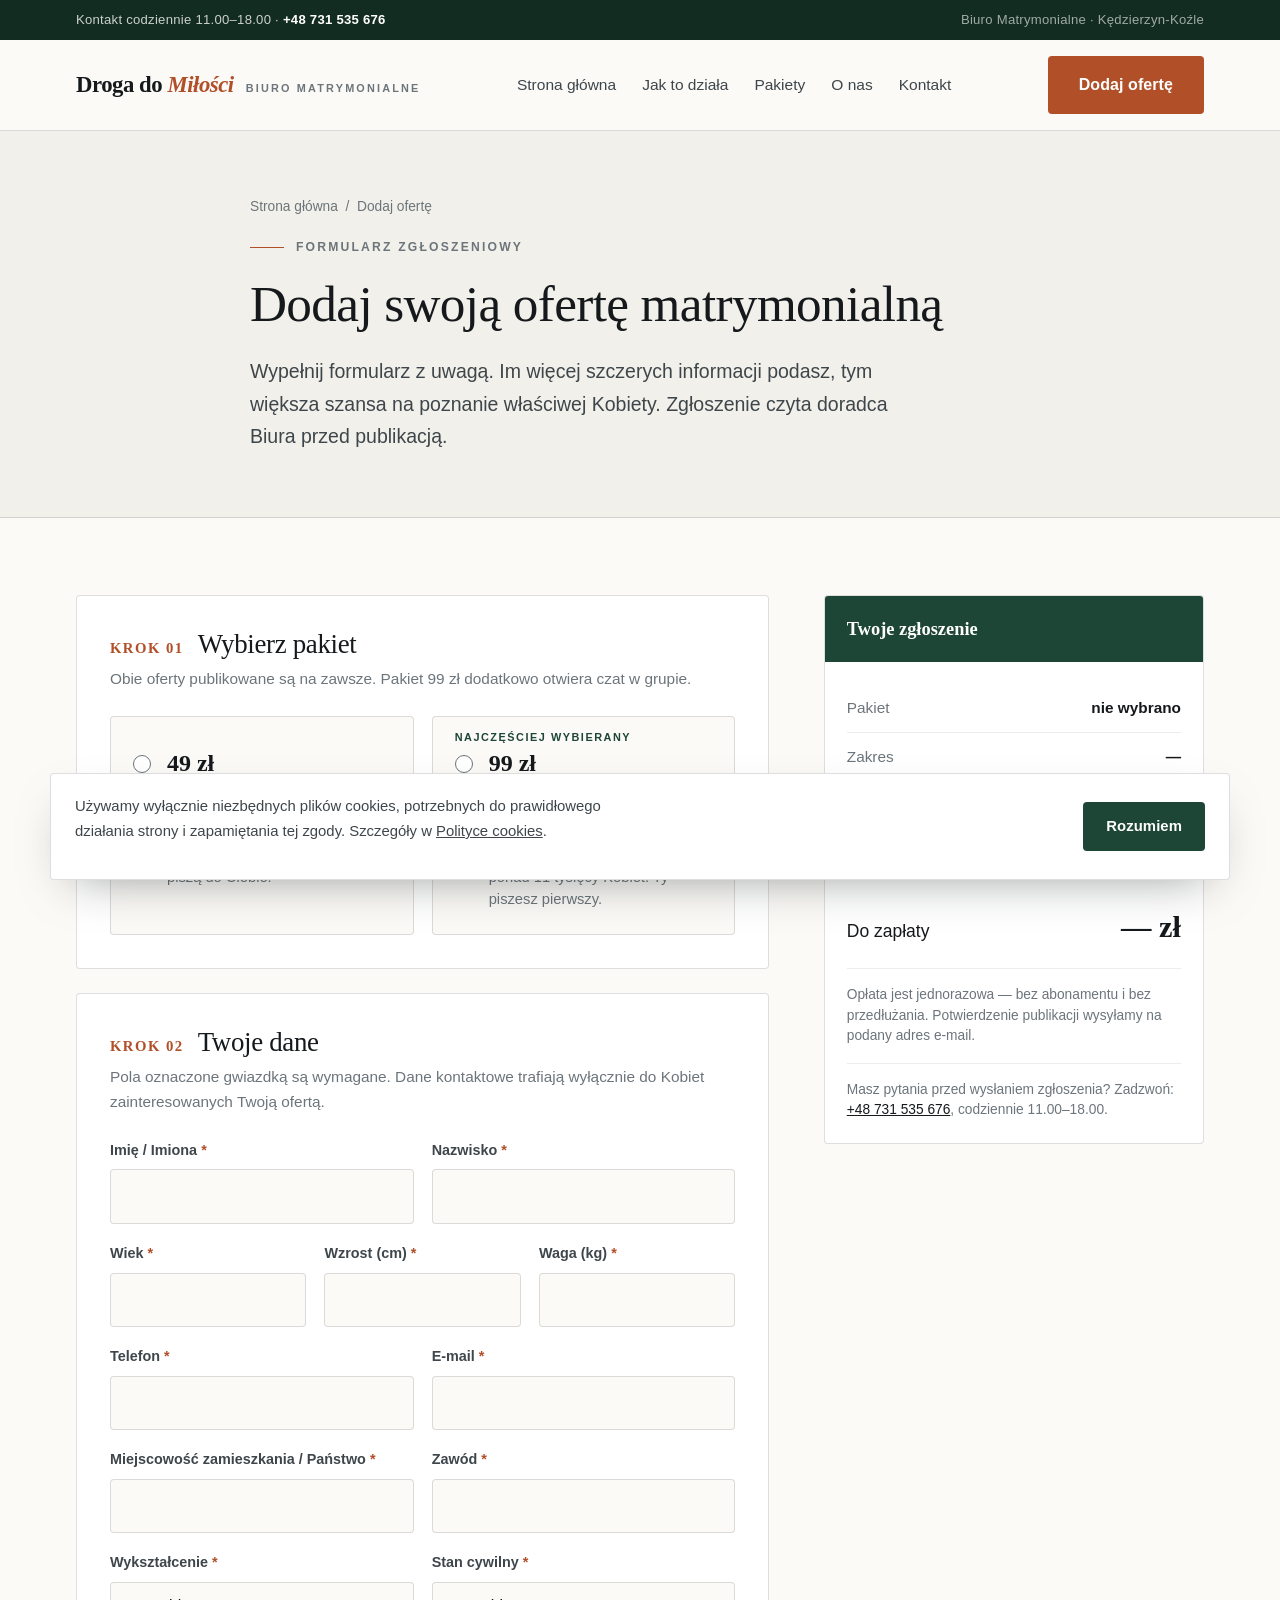
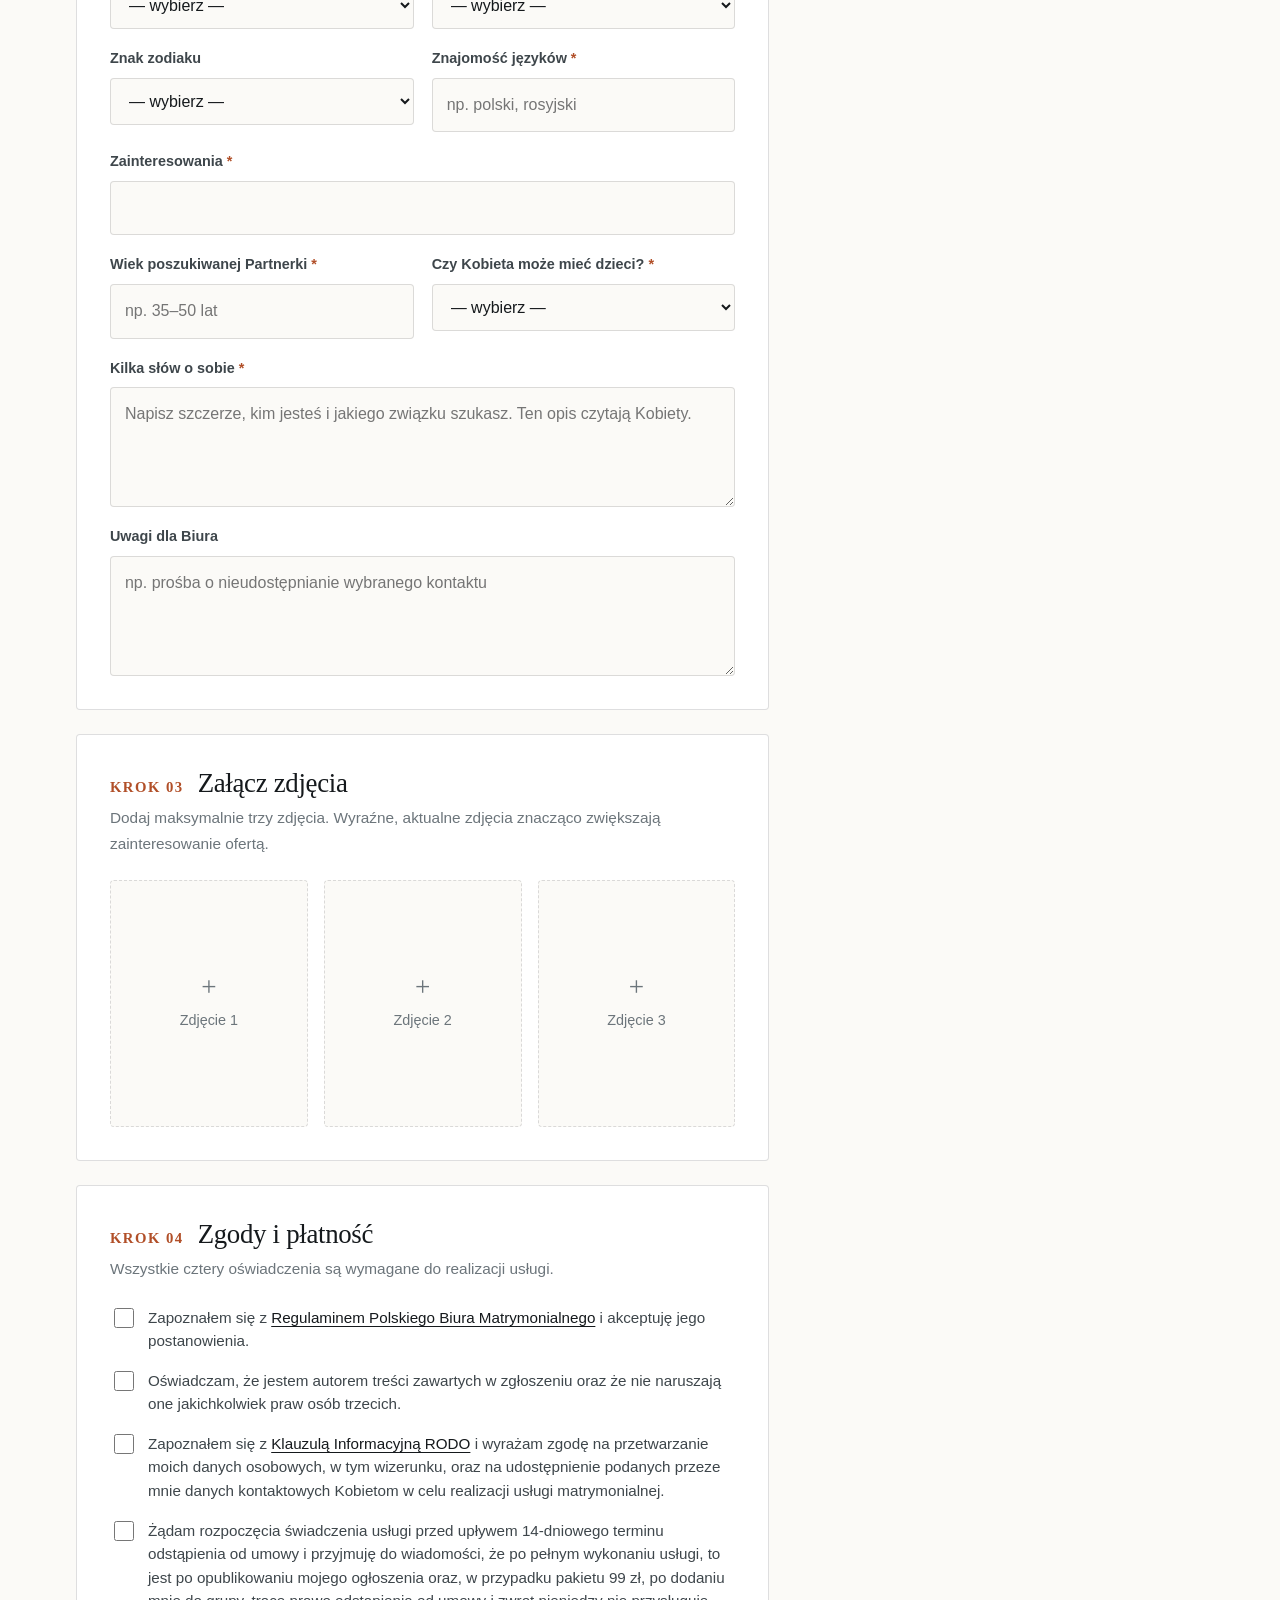
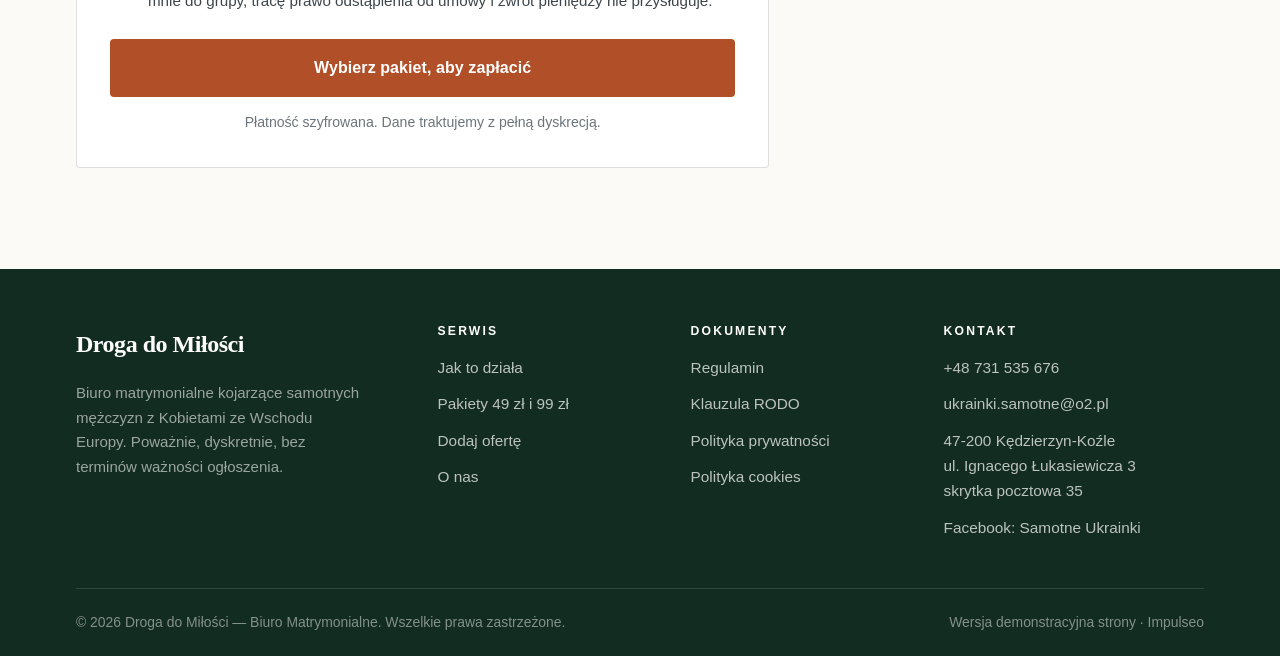
==== dodaj-oferte.html @ b70438a6 "Demo strony Droga do Miłości — biuro matrymonialne Strona zbudowana od zera na stacku Impulseo (stat" ====
<!DOCTYPE html>
<html lang="pl">
<head>
<meta charset="utf-8">
<meta name="viewport" content="width=device-width, initial-scale=1">
<meta name="robots" content="noindex, nofollow">
<title>Dodaj ofertę matrymonialną — Droga do Miłości</title>
<meta name="description" content="Formularz zgłoszeniowy oferty matrymonialnej. Wybierz pakiet, uzupełnij dane i załącz do trzech zdjęć.">
<link rel="preload" href="assets/fonts/fraunces-500-latin.woff2" as="font" type="font/woff2" crossorigin>
<link rel="preload" href="assets/fonts/karla-400-latin.woff2" as="font" type="font/woff2" crossorigin>
<link rel="stylesheet" href="assets/style.css?v=03879633">
<link rel="icon" href="data:image/svg+xml,<svg xmlns=%22http://www.w3.org/2000/svg%22 viewBox=%220 0 64 64%22><rect width=%2264%22 height=%2264%22 fill=%22%231E4636%22/><text x=%2232%22 y=%2244%22 font-size=%2238%22 text-anchor=%22middle%22 fill=%22%23FBFAF7%22 font-family=%22Georgia,serif%22>D</text></svg>">
<script>document.documentElement.classList.add('js')</script>
</head>
<body class="">

<div class="topbar">
  <div class="wrap">
    <div>Kontakt codziennie 11.00–18.00 · <a href="tel:+48731535676">+48 731 535 676</a></div>
    <div class="topbar__note">Biuro Matrymonialne · Kędzierzyn-Koźle</div>
  </div>
</div>

<header class="nav">
  <div class="wrap nav__inner">
    <a class="brand" href="index.html">
      <span class="brand__mark">Droga do <em>Miłości</em></span>
      <span class="brand__sub">Biuro Matrymonialne</span>
    </a>
    <nav>
      <ul class="nav__links">
        <li><a href="index.html">Strona główna</a></li>
        <li><a href="index.html#jak-to-dziala">Jak to działa</a></li>
        <li><a href="pakiety.html">Pakiety</a></li>
        <li><a href="o-nas.html">O nas</a></li>
        <li><a href="kontakt.html">Kontakt</a></li>
      </ul>
    </nav>
    <a class="btn btn--primary nav__cta" href="dodaj-oferte.html">Dodaj ofertę</a>
    <button class="nav__burger" type="button" aria-label="Menu" aria-expanded="false"><span></span></button>
  </div>
</header>

<section class="pagehead">
  <div class="wrap pagehead__inner">
    <div class="crumbs"><a href="index.html">Strona główna</a> &nbsp;/&nbsp; Dodaj ofertę</div>
    <div class="eyebrow">Formularz zgłoszeniowy</div>
    <h1 style="font-size:clamp(2.1rem, 1.6rem + 2.2vw, 3.2rem)">Dodaj swoją ofertę matrymonialną</h1>
    <p class="lead" style="margin-top:22px">Wypełnij formularz z uwagą. Im więcej szczerych informacji podasz, tym większa szansa na poznanie właściwej Kobiety. Zgłoszenie czyta doradca Biura przed publikacją.</p>
  </div>
</section>

<section class="section">
  <div class="wrap form-layout">
    <form id="oferta-form" novalidate>

      <div class="form-step" id="krok-1">
        <div class="form-step__head"><span class="form-step__num">KROK 01</span><h2>Wybierz pakiet</h2></div>
        <p class="form-step__hint">Obie oferty publikowane są na zawsze. Pakiet 99 zł dodatkowo otwiera czat w grupie.</p>
        <div class="pickers">
          <label class="picker">
            <input type="radio" name="pakiet" value="49">
            <span class="picker__dot"></span>
            <span class="picker__price">49 zł</span>
            <span class="picker__name">Publikacja oferty</span>
            <span class="picker__desc">Ogłoszenie w sześciu grupach i na dwóch stronach. To Kobiety piszą do Ciebie.</span>
          </label>
          <label class="picker">
            <input type="radio" name="pakiet" value="99">
            <span class="picker__dot"></span>
            <span class="picker__flag">Najczęściej wybierany</span>
            <span class="picker__price">99 zł</span>
            <span class="picker__name">Oferta + czat w grupie</span>
            <span class="picker__desc">Wszystko z pakietu 49 zł, czat w grupie i dwie strony — dostęp do ponad 11 tysięcy Kobiet. Ty piszesz pierwszy.</span>
          </label>
        </div>
        <div class="form-msg" data-msg-plan>Prosimy wybrać pakiet, aby kontynuować.</div>
      </div>

      <div class="form-step" id="krok-2">
        <div class="form-step__head"><span class="form-step__num">KROK 02</span><h2>Twoje dane</h2></div>
        <p class="form-step__hint">Pola oznaczone gwiazdką są wymagane. Dane kontaktowe trafiają wyłącznie do Kobiet zainteresowanych Twoją ofertą.</p>
        <div class="grid-2">
          <div class="field"><label for="imie">Imię / Imiona <span class="req">*</span></label><input id="imie" name="imie" type="text" required autocomplete="given-name"></div>
          <div class="field"><label for="nazwisko">Nazwisko <span class="req">*</span></label><input id="nazwisko" name="nazwisko" type="text" required autocomplete="family-name"></div>
        </div>
        <div class="grid-3" style="margin-top:18px">
          <div class="field"><label for="wiek">Wiek <span class="req">*</span></label><input id="wiek" name="wiek" type="number" min="18" max="99" required></div>
          <div class="field"><label for="wzrost">Wzrost (cm) <span class="req">*</span></label><input id="wzrost" name="wzrost" type="number" min="120" max="230" required></div>
          <div class="field"><label for="waga">Waga (kg) <span class="req">*</span></label><input id="waga" name="waga" type="number" min="40" max="250" required></div>
        </div>
        <div class="grid-2" style="margin-top:18px">
          <div class="field"><label for="telefon">Telefon <span class="req">*</span></label><input id="telefon" name="telefon" type="tel" required autocomplete="tel"></div>
          <div class="field"><label for="email">E-mail <span class="req">*</span></label><input id="email" name="email" type="email" required autocomplete="email"></div>
          <div class="field"><label for="miejscowosc">Miejscowość zamieszkania / Państwo <span class="req">*</span></label><input id="miejscowosc" name="miejscowosc" type="text" required></div>
          <div class="field"><label for="zawod">Zawód <span class="req">*</span></label><input id="zawod" name="zawod" type="text" required></div>
          <div class="field">
            <label for="wyksztalcenie">Wykształcenie <span class="req">*</span></label>
            <select id="wyksztalcenie" name="wyksztalcenie" required>
              <option value="">— wybierz —</option><option>Podstawowe</option><option>Zawodowe</option><option>Średnie</option><option>Wyższe</option>
            </select>
          </div>
          <div class="field">
            <label for="stan">Stan cywilny <span class="req">*</span></label>
            <select id="stan" name="stan" required>
              <option value="">— wybierz —</option><option>Kawaler</option><option>Rozwiedziony</option><option>Wdowiec</option><option>W separacji</option>
            </select>
          </div>
          <div class="field">
            <label for="zodiak">Znak zodiaku</label>
            <select id="zodiak" name="zodiak">
              <option value="">— wybierz —</option><option>Baran</option><option>Byk</option><option>Bliźnięta</option><option>Rak</option><option>Lew</option><option>Panna</option><option>Waga</option><option>Skorpion</option><option>Strzelec</option><option>Koziorożec</option><option>Wodnik</option><option>Ryby</option>
            </select>
          </div>
          <div class="field"><label for="jezyki">Znajomość języków <span class="req">*</span></label><input id="jezyki" name="jezyki" type="text" required placeholder="np. polski, rosyjski"></div>
          <div class="field field--full"><label for="zainteresowania">Zainteresowania <span class="req">*</span></label><input id="zainteresowania" name="zainteresowania" type="text" required></div>
          <div class="field"><label for="wiek-partnerki">Wiek poszukiwanej Partnerki <span class="req">*</span></label><input id="wiek-partnerki" name="wiek-partnerki" type="text" required placeholder="np. 35–50 lat"></div>
          <div class="field">
            <label for="dzieci">Czy Kobieta może mieć dzieci? <span class="req">*</span></label>
            <select id="dzieci" name="dzieci" required>
              <option value="">— wybierz —</option><option>Tak</option><option>Nie</option><option>Nie ma to znaczenia</option>
            </select>
          </div>
          <div class="field field--full"><label for="o-sobie">Kilka słów o sobie <span class="req">*</span></label><textarea id="o-sobie" name="o-sobie" required placeholder="Napisz szczerze, kim jesteś i jakiego związku szukasz. Ten opis czytają Kobiety."></textarea></div>
          <div class="field field--full"><label for="uwagi">Uwagi dla Biura</label><textarea id="uwagi" name="uwagi" placeholder="np. prośba o nieudostępnianie wybranego kontaktu"></textarea></div>
        </div>
        <div class="form-msg" data-msg-data>Prosimy uzupełnić zaznaczone pola.</div>
      </div>

      <div class="form-step" id="krok-3">
        <div class="form-step__head"><span class="form-step__num">KROK 03</span><h2>Załącz zdjęcia</h2></div>
        <p class="form-step__hint">Dodaj maksymalnie trzy zdjęcia. Wyraźne, aktualne zdjęcia znacząco zwiększają zainteresowanie ofertą.</p>
        <div class="uploads">
          <label class="upload"><input type="file" accept="image/*"><span class="upload__plus">+</span><span>Zdjęcie 1</span><button class="upload__clear" type="button" aria-label="Usuń zdjęcie">&times;</button></label>
          <label class="upload"><input type="file" accept="image/*"><span class="upload__plus">+</span><span>Zdjęcie 2</span><button class="upload__clear" type="button" aria-label="Usuń zdjęcie">&times;</button></label>
          <label class="upload"><input type="file" accept="image/*"><span class="upload__plus">+</span><span>Zdjęcie 3</span><button class="upload__clear" type="button" aria-label="Usuń zdjęcie">&times;</button></label>
        </div>
      </div>

      <div class="form-step" id="krok-4">
        <div class="form-step__head"><span class="form-step__num">KROK 04</span><h2>Zgody i płatność</h2></div>
        <p class="form-step__hint">Wszystkie cztery oświadczenia są wymagane do realizacji usługi.</p>
        <div class="consents">
          <label class="consent"><input type="checkbox" required><span>Zapoznałem się z <a href="regulamin.html">Regulaminem Polskiego Biura Matrymonialnego</a> i akceptuję jego postanowienia.</span></label>
          <label class="consent"><input type="checkbox" required><span>Oświadczam, że jestem autorem treści zawartych w zgłoszeniu oraz że nie naruszają one jakichkolwiek praw osób trzecich.</span></label>
          <label class="consent"><input type="checkbox" required><span>Zapoznałem się z <a href="rodo.html">Klauzulą Informacyjną RODO</a> i wyrażam zgodę na przetwarzanie moich danych osobowych, w tym wizerunku, oraz na udostępnienie podanych przeze mnie danych kontaktowych Kobietom w celu realizacji usługi matrymonialnej.</span></label>
          <label class="consent"><input type="checkbox" required><span>Żądam rozpoczęcia świadczenia usługi przed upływem 14-dniowego terminu odstąpienia od umowy i przyjmuję do wiadomości, że po pełnym wykonaniu usługi, to jest po opublikowaniu mojego ogłoszenia oraz, w przypadku pakietu 99 zł, po dodaniu mnie do grupy, tracę prawo odstąpienia od umowy i zwrot pieniędzy nie przysługuje.</span></label>
        </div>
        <div class="form-msg" data-msg-consents>Prosimy zaznaczyć wszystkie cztery zgody, aby przejść do płatności.</div>
        <button class="btn btn--primary btn--wide" type="submit" data-pay style="margin-top:26px">Wybierz pakiet, aby zapłacić</button>
        <p style="margin-top:14px;font-size:.88rem;color:var(--ink-3);text-align:center">Płatność szyfrowana. Dane traktujemy z pełną dyskrecją.</p>
      </div>
    </form>

    <aside class="summary">
      <div class="summary__head">Twoje zgłoszenie</div>
      <div class="summary__body">
        <div class="summary__row"><span>Pakiet</span><b data-sum-plan>nie wybrano</b></div>
        <div class="summary__row"><span>Zakres</span><b data-sum-scope>—</b></div>
        <div class="summary__row"><span>Czas publikacji</span><b>na zawsze</b></div>
        <div class="summary__row"><span>Weryfikacja</span><b>doradca Biura</b></div>
        <div class="summary__total"><span>Do zapłaty</span><b data-sum-total>— zł</b></div>
        <p class="summary__note">Opłata jest jednorazowa — bez abonamentu i bez przedłużania. Potwierdzenie publikacji wysyłamy na podany adres e-mail.</p>
        <p class="summary__note">Masz pytania przed wysłaniem zgłoszenia? Zadzwoń: <a href="tel:+48731535676" style="color:var(--ink)">+48 731 535 676</a>, codziennie 11.00–18.00.</p>
      </div>
    </aside>
  </div>
</section>

<div class="modal" id="pay-modal" role="dialog" aria-modal="true">
  <div class="modal__box">
    <div data-modal-wait>
      <div class="spinner"></div>
      <h3>Przetwarzanie płatności…</h3>
      <p>Prosimy o chwilę cierpliwości.</p>
    </div>
    <div data-modal-done style="display:none">
      <h3>Dziękujemy za zgłoszenie</h3>
      <p>W wersji produkcyjnej w tym miejscu następuje przekierowanie do bramki płatności, a po zaksięgowaniu wpłaty zgłoszenie trafia do doradcy Biura i na Twój e-mail.</p>
      <span class="demo-flag">Wersja demonstracyjna — płatność nie została pobrana</span>
      <div class="btn-row" style="justify-content:center"><button class="btn btn--dark" type="button" data-modal-close>Zamknij</button></div>
    </div>
  </div>
</div>

<footer class="footer">
  <div class="wrap">
    <div class="footer__grid">
      <div class="footer__brand">
        <span class="brand__mark">Droga do Miłości</span>
        <p>Biuro matrymonialne kojarzące samotnych mężczyzn z Kobietami ze Wschodu Europy. Poważnie, dyskretnie, bez terminów ważności ogłoszenia.</p>
      </div>
      <div>
        <h4>Serwis</h4>
        <ul>
          <li><a href="index.html#jak-to-dziala">Jak to działa</a></li>
          <li><a href="pakiety.html">Pakiety 49 zł i 99 zł</a></li>
          <li><a href="dodaj-oferte.html">Dodaj ofertę</a></li>
          <li><a href="o-nas.html">O nas</a></li>
        </ul>
      </div>
      <div>
        <h4>Dokumenty</h4>
        <ul>
          <li><a href="regulamin.html">Regulamin</a></li>
          <li><a href="rodo.html">Klauzula RODO</a></li>
          <li><a href="rodo.html#prywatnosc">Polityka prywatności</a></li>
          <li><a href="rodo.html#cookies">Polityka cookies</a></li>
        </ul>
      </div>
      <div>
        <h4>Kontakt</h4>
        <ul>
          <li><a href="tel:+48731535676">+48 731 535 676</a></li>
          <li><a href="mailto:ukrainki.samotne@o2.pl">ukrainki.samotne@o2.pl</a></li>
          <li>47-200 Kędzierzyn-Koźle<br>ul. Ignacego Łukasiewicza 3<br>skrytka pocztowa 35</li>
          <li><a href="https://www.facebook.com/profile.php?id=100050317462253" target="_blank" rel="noopener">Facebook: Samotne Ukrainki</a></li>
        </ul>
      </div>
    </div>
    <div class="footer__bottom">
      <div>© 2026 Droga do Miłości — Biuro Matrymonialne. Wszelkie prawa zastrzeżone.</div>
      <div>Wersja demonstracyjna strony · Impulseo</div>
    </div>
  </div>
</footer>

<div class="cookiebar">
  <p>Używamy wyłącznie niezbędnych plików cookies, potrzebnych do prawidłowego działania strony i zapamiętania tej zgody. Szczegóły w <a href="rodo.html#cookies">Polityce cookies</a>.</p>
  <button class="btn btn--dark" data-cookie-accept type="button">Rozumiem</button>
</div>

<script src="assets/app.js?v=7e445b23" defer></script>
</body>
</html>
---- assets/style.css ----
@import url("fonts.css");

/* ============ TOKENY ============ */
:root{
  --paper:#FBFAF7;
  --paper-2:#F2F0EA;
  --paper-3:#E8E5DC;
  --ink:#15191C;
  --ink-2:#3E464B;
  --ink-3:#6C757B;
  --green:#1E4636;
  --green-deep:#132C22;
  --green-soft:#EAF0EC;
  --rust:#B14F28;
  --rust-deep:#8E3E1E;
  --line:rgba(21,25,28,.14);
  --line-soft:rgba(21,25,28,.08);
  --font-display:"Fraunces",Georgia,"Times New Roman",serif;
  --font-body:"Karla",-apple-system,BlinkMacSystemFont,"Segoe UI",sans-serif;
  --wrap:1180px;
  --radius:4px;
  --shadow:0 1px 2px rgba(21,25,28,.04), 0 12px 32px -18px rgba(21,25,28,.22);
}

/* ============ RESET ============ */
*,*::before,*::after{box-sizing:border-box}
html{-webkit-text-size-adjust:100%;scroll-behavior:smooth}
body{
  margin:0;
  background:var(--paper);
  color:var(--ink);
  font-family:var(--font-body);
  font-size:17.5px;
  line-height:1.65;
  font-feature-settings:"kern" 1;
  -webkit-font-smoothing:antialiased;
}
img{max-width:100%;display:block}
a{color:inherit}
button,input,select,textarea{font:inherit;color:inherit}
h1,h2,h3,h4{font-family:var(--font-display);font-weight:500;line-height:1.14;letter-spacing:-.012em;margin:0}
h1{font-size:clamp(2.35rem, 1.7rem + 2.5vw, 3.55rem)}
h2{font-size:clamp(1.9rem, 1.4rem + 1.9vw, 2.9rem)}
h3{font-size:clamp(1.25rem, 1.1rem + .6vw, 1.55rem)}
p{margin:0 0 1.05em}
p:last-child{margin-bottom:0}

/* ============ UKŁAD ============ */
.wrap{width:100%;max-width:var(--wrap);margin:0 auto;padding:0 26px}
.wrap-narrow{max-width:820px}
.section{padding-block:clamp(3.2rem, 2.4rem + 3vw, 5.4rem)}
.section--tight{padding-block:clamp(2.6rem, 2rem + 2.4vw, 4.2rem)}
.section--paper2{background:var(--paper-2)}
.section--green{background:var(--green);color:#F4F6F3}
.section--green h2,.section--green h3{color:#fff}
.hr{border:0;border-top:1px solid var(--line);margin:0}
[id]{scroll-margin-top:96px}

.eyebrow{
  display:flex;align-items:center;gap:12px;
  font-size:.76rem;letter-spacing:.18em;text-transform:uppercase;
  font-weight:600;color:var(--ink-3);margin-bottom:18px;
}
.eyebrow::before{content:"";width:34px;height:1px;background:var(--rust);flex:none}
.section--green .eyebrow{color:rgba(255,255,255,.62)}
.section--green .eyebrow::before{background:rgba(255,255,255,.5)}
.lead{font-size:clamp(1.05rem, 1rem + .35vw, 1.22rem);color:var(--ink-2);max-width:62ch}
.section--green .lead{color:rgba(244,246,243,.82)}

/* ============ PRZYCISKI ============ */
.btn{
  display:inline-flex;align-items:center;justify-content:center;gap:10px;
  padding:15px 30px;border-radius:var(--radius);border:1px solid transparent;
  font-weight:600;font-size:1rem;letter-spacing:.005em;text-decoration:none;
  cursor:pointer;transition:background .18s ease,color .18s ease,border-color .18s ease,transform .18s ease;
}
.btn--primary{background:var(--rust);color:#fff}
.btn--primary:hover{background:var(--rust-deep)}
.btn--dark{background:var(--green);color:#fff}
.btn--dark:hover{background:var(--green-deep)}
.btn--ghost{border-color:var(--line);background:transparent;color:var(--ink)}
.btn--ghost:hover{border-color:var(--ink);background:rgba(21,25,28,.04)}
.btn--light{background:#fff;color:var(--green)}
.btn--light:hover{background:var(--paper-2)}
.btn--wide{width:100%}
.btn:disabled{opacity:.45;cursor:not-allowed}
.btn-row{display:flex;flex-wrap:wrap;gap:14px;margin-top:30px}

.link-arrow{
  display:inline-flex;align-items:center;gap:9px;font-weight:600;
  text-decoration:none;border-bottom:1px solid var(--rust);padding-bottom:3px;color:var(--ink);
}
.link-arrow:hover{color:var(--rust)}
.link-arrow span{transition:transform .18s ease}
.link-arrow:hover span{transform:translateX(4px)}

/* ============ NAWIGACJA ============ */
.topbar{
  background:var(--green-deep);color:rgba(255,255,255,.78);
  font-size:.82rem;letter-spacing:.02em;
}
.topbar .wrap{display:flex;justify-content:space-between;gap:20px;padding-block:9px}
.topbar a{color:#fff;text-decoration:none;font-weight:600}
.topbar a:hover{text-decoration:underline}
.topbar__note{color:rgba(255,255,255,.6)}

.nav{position:sticky;top:0;z-index:60;background:rgba(251,250,247,.94);backdrop-filter:blur(8px);border-bottom:1px solid var(--line)}
.nav__inner{display:flex;align-items:center;justify-content:space-between;gap:24px;padding-block:16px}
.brand{display:flex;align-items:baseline;gap:12px;text-decoration:none;flex:none}
.brand__mark{font-family:var(--font-display);font-size:1.42rem;font-weight:600;letter-spacing:-.02em}
.brand__mark em{font-style:italic;color:var(--rust)}
.brand__sub{font-size:.68rem;letter-spacing:.2em;text-transform:uppercase;color:var(--ink-3);font-weight:600}
.nav__links{display:flex;align-items:center;gap:26px;list-style:none;margin:0;padding:0}
.nav__links a{text-decoration:none;font-size:.97rem;font-weight:500;color:var(--ink-2);padding-block:6px;border-bottom:1px solid transparent}
.nav__links a:hover{color:var(--ink)}
.nav__links a.is-active{color:var(--ink);border-bottom-color:var(--rust)}
.nav__cta{flex:none}
.nav__burger{display:none;width:46px;height:42px;border:1px solid var(--line);border-radius:var(--radius);background:#fff;cursor:pointer;align-items:center;justify-content:center}
.nav__burger span{display:block;width:20px;height:1.5px;background:var(--ink);position:relative}
.nav__burger span::before,.nav__burger span::after{content:"";position:absolute;left:0;width:20px;height:1.5px;background:var(--ink)}
.nav__burger span::before{top:-6px}.nav__burger span::after{top:6px}

/* ============ HERO ============ */
.hero{position:relative;overflow:hidden;border-bottom:1px solid var(--line)}
.hero__grid{display:grid;grid-template-columns:1.12fr .88fr;gap:clamp(2rem, 1rem + 3.4vw, 4rem);align-items:center;padding-block:clamp(3rem, 2rem + 3.6vw, 5rem)}
.hero h1 em{font-style:italic;color:var(--green)}
.hero__lead{margin-top:26px;font-size:clamp(1.05rem, 1rem + .4vw, 1.2rem);color:var(--ink-2);max-width:54ch}
.hero__meta{display:flex;flex-wrap:wrap;gap:10px 28px;margin-top:30px;font-size:.92rem;color:var(--ink-3)}
.hero__meta span{display:flex;align-items:center;gap:9px}
.hero__meta span::before{content:"";width:5px;height:5px;border-radius:50%;background:var(--rust);flex:none}

.quote-card{
  background:#fff;border:1px solid var(--line);border-radius:var(--radius);
  padding:clamp(1.8rem, 1.2rem + 1.6vw, 2.8rem);box-shadow:var(--shadow);position:relative;
}
.quote-card::before{
  content:"";position:absolute;left:0;top:26px;bottom:26px;width:2px;background:var(--rust);
}
.quote-card__line{margin-bottom:26px}
.quote-card__line:last-of-type{margin-bottom:0}
.quote-card__label{font-size:.74rem;letter-spacing:.2em;text-transform:uppercase;color:var(--ink-3);font-weight:600;display:block;margin-bottom:8px}
.quote-card__text{font-family:var(--font-display);font-size:clamp(1.25rem, 1.1rem + .8vw, 1.72rem);line-height:1.3;font-style:italic;color:var(--ink)}
.quote-card__author{margin-top:26px;padding-top:18px;border-top:1px solid var(--line-soft);font-size:.92rem;color:var(--ink-3);letter-spacing:.04em}

/* ============ PASEK LICZB ============ */
.figures{border-top:1px solid var(--line);background:var(--paper)}
.figures__grid{display:grid;grid-template-columns:repeat(4,1fr)}
.figures__item{padding:34px 30px;border-right:1px solid var(--line)}
.figures__item:last-child{border-right:0}
.figures__num{font-family:var(--font-display);font-size:clamp(1.9rem, 1.5rem + 1.4vw, 2.7rem);font-weight:500;line-height:1;color:var(--green);display:block}
.figures__label{margin-top:10px;font-size:.92rem;color:var(--ink-3);line-height:1.4}

/* ============ KROKI ============ */
.steps{display:grid;grid-template-columns:repeat(3,1fr);gap:0;margin-top:46px;border-top:1px solid var(--line)}
.step{padding:34px 34px 34px 0;border-right:1px solid var(--line)}
.step:last-child{border-right:0;padding-right:0}
.step:not(:first-child){padding-left:34px}
.step__num{font-family:var(--font-display);font-size:.95rem;font-weight:600;color:var(--rust);letter-spacing:.1em;display:block;margin-bottom:14px}
.step h3{margin-bottom:12px}
.step p{color:var(--ink-2);font-size:1rem}

/* ============ PAKIETY ============ */
.compare{margin-top:46px;border:1px solid var(--line);border-radius:var(--radius);overflow:hidden;background:#fff}
.compare__row{display:grid;grid-template-columns:.9fr 1fr 1fr;border-bottom:1px solid var(--line)}
.compare__row:last-child{border-bottom:0}
.compare__row--head{background:var(--green);color:#fff}
.compare__cell{padding:18px 22px;border-right:1px solid var(--line);font-size:1rem}
.compare__row--head .compare__cell{border-right-color:rgba(255,255,255,.18)}
.compare__cell:last-child{border-right:0}
.compare__cell--label{font-weight:600;background:var(--paper-2)}
.compare__row--head .compare__cell--label{background:transparent}
.compare__price{font-family:var(--font-display);font-size:1.35rem;font-weight:600;display:block}
.compare__tag{font-size:.78rem;letter-spacing:.14em;text-transform:uppercase;color:rgba(255,255,255,.7);font-weight:600}
.compare__cell--muted{color:var(--ink-3)}

.plans{display:grid;grid-template-columns:1fr 1fr;gap:26px;margin-top:40px;align-items:start}
.plan{background:#fff;border:1px solid var(--line);border-radius:var(--radius);padding:clamp(1.7rem, 1.2rem + 1.4vw, 2.5rem);position:relative}
.plan--featured{border-color:var(--green);box-shadow:var(--shadow)}
.plan__badge{position:absolute;top:-1px;right:24px;background:var(--green);color:#fff;font-size:.72rem;letter-spacing:.16em;text-transform:uppercase;font-weight:700;padding:7px 14px;border-radius:0 0 var(--radius) var(--radius)}
.plan__name{font-size:.8rem;letter-spacing:.18em;text-transform:uppercase;color:var(--ink-3);font-weight:600}
.plan__price{font-family:var(--font-display);font-size:clamp(2.6rem, 2rem + 2vw, 3.6rem);font-weight:500;line-height:1;margin:14px 0 4px;display:flex;align-items:baseline;gap:10px}
.plan__price small{font-family:var(--font-body);font-size:.95rem;font-weight:500;color:var(--ink-3);letter-spacing:.02em}
.plan__title{font-family:var(--font-display);font-size:1.18rem;font-weight:600;margin:20px 0 10px;line-height:1.3}
.plan__desc{color:var(--ink-2);font-size:.98rem}
.plan__list{list-style:none;margin:22px 0 0;padding:22px 0 0;border-top:1px solid var(--line-soft);display:grid;gap:13px}
.plan__list li{position:relative;padding-left:32px;font-size:.99rem;line-height:1.55}
.plan__list li::before{content:"";position:absolute;left:0;top:6px;width:16px;height:16px;border-radius:50%;background:var(--green-soft);border:1px solid rgba(30,70,54,.35)}
.plan__list li::after{content:"";position:absolute;left:5px;top:11px;width:6px;height:3px;border-left:1.5px solid var(--green);border-bottom:1.5px solid var(--green);transform:rotate(-45deg)}
.plan__list li.no::after{display:none}
.plan__list li.no::before{background:transparent;border-color:var(--line)}
.plan__list li.no{color:var(--ink-3)}
.plan__list li b{font-weight:700}
.plan .btn{margin-top:28px}

/* ============ OPINIE ============ */
.quotes{display:grid;grid-template-columns:repeat(3,1fr);gap:0;margin-top:44px;border-top:1px solid rgba(255,255,255,.2)}
.quote{padding:34px 34px 6px 0;border-right:1px solid rgba(255,255,255,.2)}
.quote:last-child{border-right:0;padding-right:0}
.quote:not(:first-child){padding-left:34px}
.quote__mark{font-family:var(--font-display);font-size:2.6rem;line-height:1;color:rgba(255,255,255,.35);display:block;margin-bottom:10px}
.quote p{font-size:1.04rem;line-height:1.6;color:rgba(244,246,243,.9)}
.quote__who{margin-top:18px;font-size:.9rem;color:rgba(255,255,255,.6);letter-spacing:.03em}

/* ============ SPLIT (o nas / obietnica) ============ */
.split{display:grid;grid-template-columns:1fr 1fr;gap:clamp(2rem, 1rem + 4vw, 4.4rem);align-items:start}
.promise{list-style:none;margin:0;padding:0;display:grid;gap:0;border-top:1px solid var(--line)}
.promise li{position:relative;padding:18px 0 18px 32px;border-bottom:1px solid var(--line);font-size:1.02rem;color:var(--ink-2)}
.promise li::before{content:"—";position:absolute;left:0;top:18px;color:var(--rust);font-weight:700}
.mini-stats{display:grid;grid-template-columns:repeat(3,1fr);gap:20px;margin-top:32px}
.mini-stats div{border-left:2px solid var(--rust);padding-left:16px}
.mini-stats b{font-family:var(--font-display);font-size:1.5rem;font-weight:600;display:block;line-height:1.2}
.mini-stats span{font-size:.9rem;color:var(--ink-3)}

/* ============ CTA PASEK ============ */
.cta-band{background:var(--paper-2);border-top:1px solid var(--line);border-bottom:1px solid var(--line)}
.cta-band__inner{display:flex;align-items:center;justify-content:space-between;gap:30px;padding-block:clamp(2.4rem, 1.8rem + 2vw, 3.6rem);flex-wrap:wrap}
.cta-band h2{max-width:20ch}
.cta-band p{color:var(--ink-2);margin-top:14px;max-width:46ch}

/* ============ TREŚĆ PRAWNA / PROZA ============ */
.prose h2{margin-top:2.6em;margin-bottom:.5em}
.prose h2:first-child{margin-top:0}
.prose h3{margin-top:1.8em;margin-bottom:.45em;font-size:1.18rem}
.prose p,.prose li{color:var(--ink-2)}
.prose ul{padding-left:1.15em;margin:0 0 1.1em}
.prose li{margin-bottom:.5em}
.split--doc{grid-template-columns:.32fr 1fr}
.doc-nav{position:sticky;top:96px;border-left:1px solid var(--line);padding-left:22px;display:grid;gap:11px}
.doc-nav a{text-decoration:none;font-size:.95rem;color:var(--ink-3)}
.doc-nav a:hover{color:var(--rust)}
.doc-nav strong{font-size:.76rem;letter-spacing:.18em;text-transform:uppercase;color:var(--ink);margin-bottom:4px}
.note{background:var(--paper-2);border-left:2px solid var(--rust);padding:18px 22px;font-size:.97rem;color:var(--ink-2);border-radius:0 var(--radius) var(--radius) 0}

/* ============ NAGŁÓWEK PODSTRONY ============ */
.pagehead{background:var(--paper-2);border-bottom:1px solid var(--line)}
.pagehead__inner{padding-block:clamp(2.6rem, 2rem + 2.6vw, 4.4rem);max-width:52rem}
.crumbs{font-size:.86rem;color:var(--ink-3);margin-bottom:18px}
.crumbs a{text-decoration:none}
.crumbs a:hover{color:var(--rust)}

/* ============ FORMULARZ ============ */
.form-layout{display:grid;grid-template-columns:1.55fr .85fr;gap:clamp(2rem, 1rem + 3vw, 3.4rem);align-items:start}
.form-step{border:1px solid var(--line);border-radius:var(--radius);background:#fff;padding:clamp(1.5rem, 1.1rem + 1.2vw, 2.3rem);margin-bottom:24px}
.form-step__head{display:flex;align-items:baseline;gap:14px;margin-bottom:6px}
.form-step__num{font-family:var(--font-display);font-size:.92rem;font-weight:600;color:var(--rust);letter-spacing:.1em}
.form-step__head h2{font-size:clamp(1.35rem, 1.2rem + .6vw, 1.7rem)}
.form-step__hint{color:var(--ink-3);font-size:.96rem;margin-bottom:24px}

.grid-2{display:grid;grid-template-columns:1fr 1fr;gap:18px}
.grid-3{display:grid;grid-template-columns:repeat(3,1fr);gap:18px}
.field{display:flex;flex-direction:column;gap:7px}
.field--full{grid-column:1/-1}
.field label{font-size:.9rem;font-weight:600;color:var(--ink-2)}
.field label .req{color:var(--rust)}
.field input,.field select,.field textarea{
  border:1px solid var(--line);border-radius:var(--radius);background:var(--paper);
  padding:13px 14px;font-size:1rem;width:100%;transition:border-color .15s ease,background .15s ease;
}
.field input:focus,.field select:focus,.field textarea:focus{outline:none;border-color:var(--green);background:#fff}
.field textarea{min-height:120px;resize:vertical}
.field.is-invalid input,.field.is-invalid select,.field.is-invalid textarea{border-color:var(--rust);background:#fff}

.pickers{display:grid;grid-template-columns:1fr 1fr;gap:18px}
.picker{position:relative;border:1px solid var(--line);border-radius:var(--radius);padding:34px 22px 24px 56px;cursor:pointer;background:var(--paper);transition:border-color .15s ease,background .15s ease}
.picker:hover{border-color:var(--ink-3)}
.picker input{position:absolute;opacity:0;pointer-events:none}
.picker__dot{position:absolute;left:22px;top:38px;width:18px;height:18px;border:1px solid var(--ink-3);border-radius:50%;background:#fff}
.picker input:checked ~ .picker__dot{border-color:var(--green);border-width:5px}
.picker:has(input:checked){border-color:var(--green);background:#fff;box-shadow:var(--shadow)}
.picker__price{display:block;font-family:var(--font-display);font-size:1.5rem;font-weight:600;line-height:1}
.picker__name{display:block;font-weight:600;margin-top:10px}
.picker__desc{display:block;font-size:.92rem;color:var(--ink-3);margin-top:8px;line-height:1.5}
.picker__flag{position:absolute;top:12px;left:22px;font-size:.68rem;letter-spacing:.14em;text-transform:uppercase;font-weight:700;color:var(--green)}

.uploads{display:grid;grid-template-columns:repeat(3,1fr);gap:16px}
.upload{border:1px dashed var(--line);border-radius:var(--radius);background:var(--paper);aspect-ratio:4/5;display:flex;flex-direction:column;align-items:center;justify-content:center;gap:8px;cursor:pointer;color:var(--ink-3);font-size:.9rem;text-align:center;padding:14px;position:relative;overflow:hidden;transition:border-color .15s ease}
.upload:hover{border-color:var(--green);color:var(--ink-2)}
.upload input{position:absolute;inset:0;opacity:0;cursor:pointer}
.upload__plus{font-family:var(--font-display);font-size:1.7rem;line-height:1}
.upload img{position:absolute;inset:0;width:100%;height:100%;object-fit:cover}
.upload__clear{position:absolute;top:8px;right:8px;z-index:3;width:26px;height:26px;border-radius:50%;border:1px solid var(--line);background:#fff;cursor:pointer;display:none;align-items:center;justify-content:center;font-size:.85rem;line-height:1}
.upload.has-file .upload__clear{display:flex}

.consents{display:grid;gap:16px}
.consent{display:grid;grid-template-columns:24px 1fr;gap:14px;align-items:start;font-size:.95rem;color:var(--ink-2);line-height:1.55;cursor:pointer}
.consent input{width:20px;height:20px;margin-top:2px;accent-color:var(--green)}
.consent a{color:var(--ink);text-decoration:underline;text-underline-offset:3px}
.consent.is-invalid{color:var(--rust-deep)}

.form-msg{margin-top:16px;font-size:.93rem;color:var(--rust-deep);display:none}
.form-msg.is-visible{display:block}

.summary{position:sticky;top:96px;border:1px solid var(--line);border-radius:var(--radius);background:#fff;overflow:hidden}
.summary__head{background:var(--green);color:#fff;padding:18px 22px;font-family:var(--font-display);font-size:1.15rem;font-weight:600}
.summary__body{padding:22px}
.summary__row{display:flex;justify-content:space-between;gap:14px;padding:11px 0;border-bottom:1px solid var(--line-soft);font-size:.96rem}
.summary__row span:first-child{color:var(--ink-3)}
.summary__row b{font-weight:600;text-align:right}
.summary__total{display:flex;justify-content:space-between;align-items:baseline;padding-top:18px;margin-top:6px}
.summary__total b{font-family:var(--font-display);font-size:1.9rem;font-weight:600}
.summary__note{font-size:.86rem;color:var(--ink-3);margin-top:16px;padding-top:16px;border-top:1px solid var(--line-soft);line-height:1.5}

/* ============ FAQ ============ */
.faq{border-top:1px solid var(--line);margin-top:40px}
.faq__item{border-bottom:1px solid var(--line)}
.faq__q{width:100%;background:none;border:0;text-align:left;padding:22px 44px 22px 0;font-family:var(--font-display);font-size:1.12rem;font-weight:600;cursor:pointer;position:relative}
.faq__q::after{content:"+";position:absolute;right:8px;top:50%;transform:translateY(-50%);font-size:1.4rem;color:var(--rust);font-family:var(--font-body);font-weight:400}
.faq__item.is-open .faq__q::after{content:"–"}
.faq__a{display:none;padding:0 60px 24px 0;color:var(--ink-2)}
.faq__item.is-open .faq__a{display:block}

/* ============ KONTAKT ============ */
.contact-grid{display:grid;grid-template-columns:repeat(3,1fr);gap:0;border-top:1px solid var(--line);margin-top:44px}
.contact-card{padding:32px 30px 32px 0;border-right:1px solid var(--line)}
.contact-card:last-child{border-right:0;padding-right:0}
.contact-card:not(:first-child){padding-left:30px}
.contact-card__label{font-size:.76rem;letter-spacing:.18em;text-transform:uppercase;color:var(--ink-3);font-weight:600;margin-bottom:14px}
.contact-card__main{font-family:var(--font-display);font-size:1.35rem;font-weight:600;line-height:1.3;word-break:break-word}
.contact-card__main a{text-decoration:none;border-bottom:1px solid var(--rust)}
.contact-card__sub{margin-top:10px;font-size:.95rem;color:var(--ink-3);line-height:1.5}

/* ============ STOPKA ============ */
.footer{background:var(--green-deep);color:rgba(244,246,243,.75);padding-block:56px 0;font-size:.96rem}
.footer a{color:rgba(244,246,243,.75);text-decoration:none}
.footer a:hover{color:#fff}
.footer__grid{display:grid;grid-template-columns:1.5fr 1fr 1fr 1.2fr;gap:36px}
.footer__brand .brand__mark{color:#fff;font-size:1.5rem}
.footer__brand p{margin-top:16px;max-width:34ch;color:rgba(244,246,243,.6);font-size:.94rem}
.footer h4{font-size:.76rem;letter-spacing:.18em;text-transform:uppercase;color:#fff;font-family:var(--font-body);font-weight:700;margin:0 0 16px}
.footer ul{list-style:none;margin:0;padding:0;display:grid;gap:11px}
.footer__bottom{margin-top:48px;border-top:1px solid rgba(255,255,255,.13);padding-block:22px;display:flex;justify-content:space-between;gap:20px;flex-wrap:wrap;font-size:.87rem;color:rgba(244,246,243,.5)}

/* ============ COOKIES / MODAL ============ */
.cookiebar{position:fixed;left:20px;right:20px;bottom:20px;z-index:80;background:#fff;border:1px solid var(--line);border-radius:var(--radius);box-shadow:0 18px 50px -24px rgba(21,25,28,.5);padding:20px 24px;display:none;gap:22px;align-items:center;justify-content:space-between;flex-wrap:wrap;max-width:var(--wrap);margin:0 auto}
.cookiebar.is-visible{display:flex}
.cookiebar p{font-size:.93rem;color:var(--ink-2);max-width:64ch}
.cookiebar .btn{padding:11px 22px;font-size:.93rem}

.modal{position:fixed;inset:0;z-index:90;background:rgba(19,44,34,.55);display:none;align-items:center;justify-content:center;padding:24px}
.modal.is-open{display:flex}
.modal__box{background:#fff;border-radius:var(--radius);max-width:520px;width:100%;padding:clamp(1.8rem, 1.4rem + 1.6vw, 2.8rem);text-align:center}
.modal__box h3{margin-bottom:12px}
.modal__box p{color:var(--ink-2)}
.spinner{width:34px;height:34px;border:2px solid var(--line);border-top-color:var(--green);border-radius:50%;margin:0 auto 20px;animation:spin .8s linear infinite}
@keyframes spin{to{transform:rotate(360deg)}}
.demo-flag{display:inline-block;margin-top:18px;font-size:.82rem;letter-spacing:.1em;text-transform:uppercase;color:var(--ink-3)}

/* ============ ANIMACJE ============ */
.js .reveal{opacity:0;transform:translateY(14px);transition:opacity .6s ease,transform .6s ease}
.js .reveal.is-in{opacity:1;transform:none}
@media (prefers-reduced-motion:reduce){
  .js .reveal{opacity:1;transform:none;transition:none}
  html{scroll-behavior:auto}
}

/* ============ RESPONSYWNOŚĆ ============ */
@media (max-width:1040px){
  .hero__grid{grid-template-columns:1fr;gap:38px}
  .form-layout{grid-template-columns:1fr}
  .summary{position:static}
  .footer__grid{grid-template-columns:1fr 1fr;gap:32px}
}
@media (max-width:900px){
  .nav__inner{flex-wrap:wrap;gap:12px}
  .brand{flex-direction:column;align-items:flex-start;gap:2px}
  .brand__mark{font-size:1.3rem}
  .brand__sub{font-size:.62rem;letter-spacing:.18em}
  .nav__inner > nav{order:3;flex-basis:100%;display:none}
  .nav__cta{display:none}
  .nav__burger{display:flex}
  .nav.is-open .nav__inner > nav{display:block}
  .nav.is-open .nav__links{display:grid;gap:0;padding-top:6px}
  .nav.is-open .nav__links a{display:block;padding:14px 0;border-bottom:1px solid var(--line-soft);font-size:1.05rem}
  .nav.is-open .nav__cta{display:flex;order:4;flex-basis:100%;margin:18px 0 6px}
  .steps,.quotes,.contact-grid,.figures__grid{grid-template-columns:1fr}
  .step,.quote,.contact-card{border-right:0;border-bottom:1px solid var(--line);padding:26px 0}
  .step:not(:first-child),.quote:not(:first-child),.contact-card:not(:first-child){padding-left:0}
  .step:last-child,.contact-card:last-child{border-bottom:0}
  .quote{border-bottom-color:rgba(255,255,255,.2)}
  .quote:last-child{border-bottom:0}
  .figures__item{border-right:0;border-bottom:1px solid var(--line);padding:24px 0}
  .figures__item:last-child{border-bottom:0}
  .plans,.split,.pickers,.grid-2,.grid-3{grid-template-columns:1fr}
  .compare__row{grid-template-columns:1fr}
  .compare__cell{border-right:0;border-bottom:1px solid var(--line)}
  .compare__row:last-child .compare__cell:last-child{border-bottom:0}
  .compare__row--head{display:none}
  .compare__cell--label{font-size:.78rem;letter-spacing:.16em;text-transform:uppercase;color:var(--ink-3)}
  .doc-nav{display:none}
  .split--doc{grid-template-columns:1fr}
  .topbar .wrap{flex-direction:column;gap:4px;text-align:center;font-size:.8rem}
  .topbar__note{display:none}
  .uploads{grid-template-columns:1fr 1fr}
  .mini-stats{grid-template-columns:1fr;gap:14px}
}
@media (max-width:560px){
  body{font-size:17px}
  .wrap{padding:0 20px}
  .btn{width:100%}
  .btn-row{flex-direction:column}
  .cookiebar{left:12px;right:12px;bottom:12px;padding:18px}
  .footer__grid{grid-template-columns:1fr}
  .uploads{grid-template-columns:1fr}
}
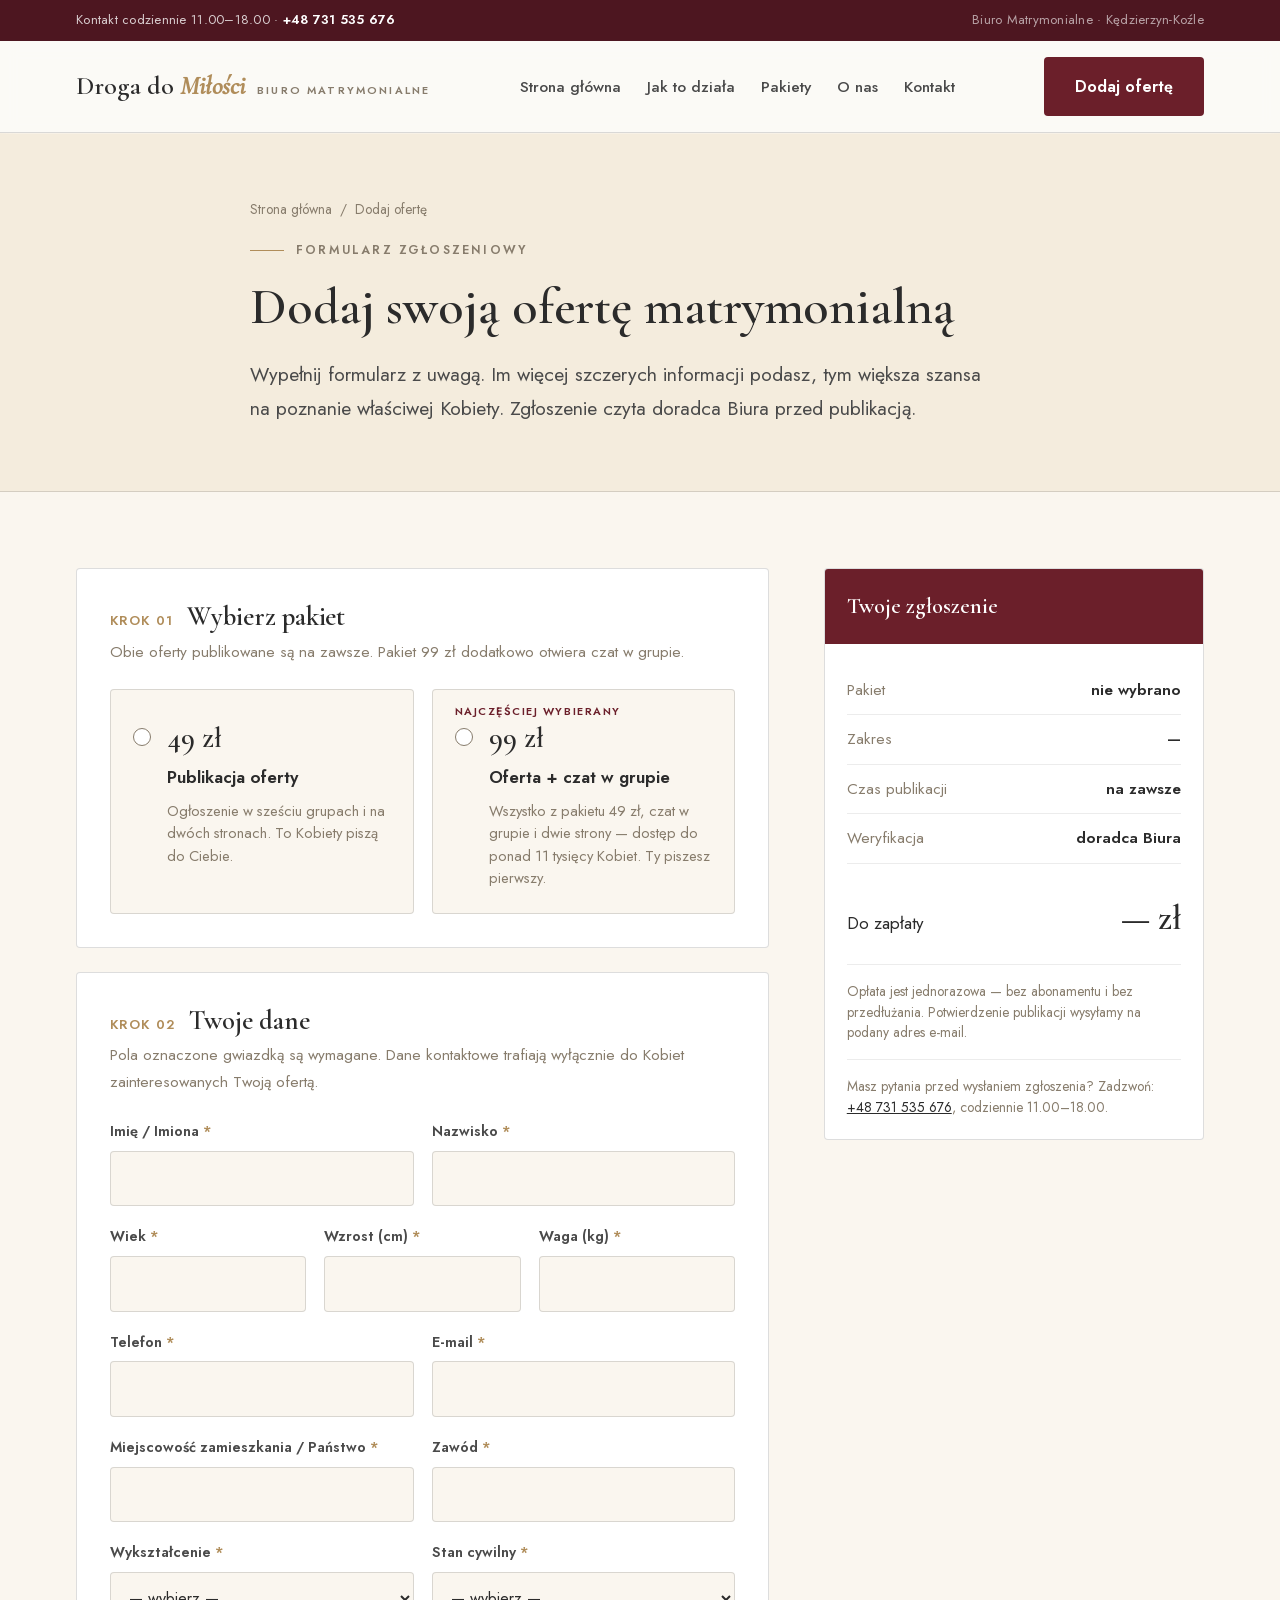
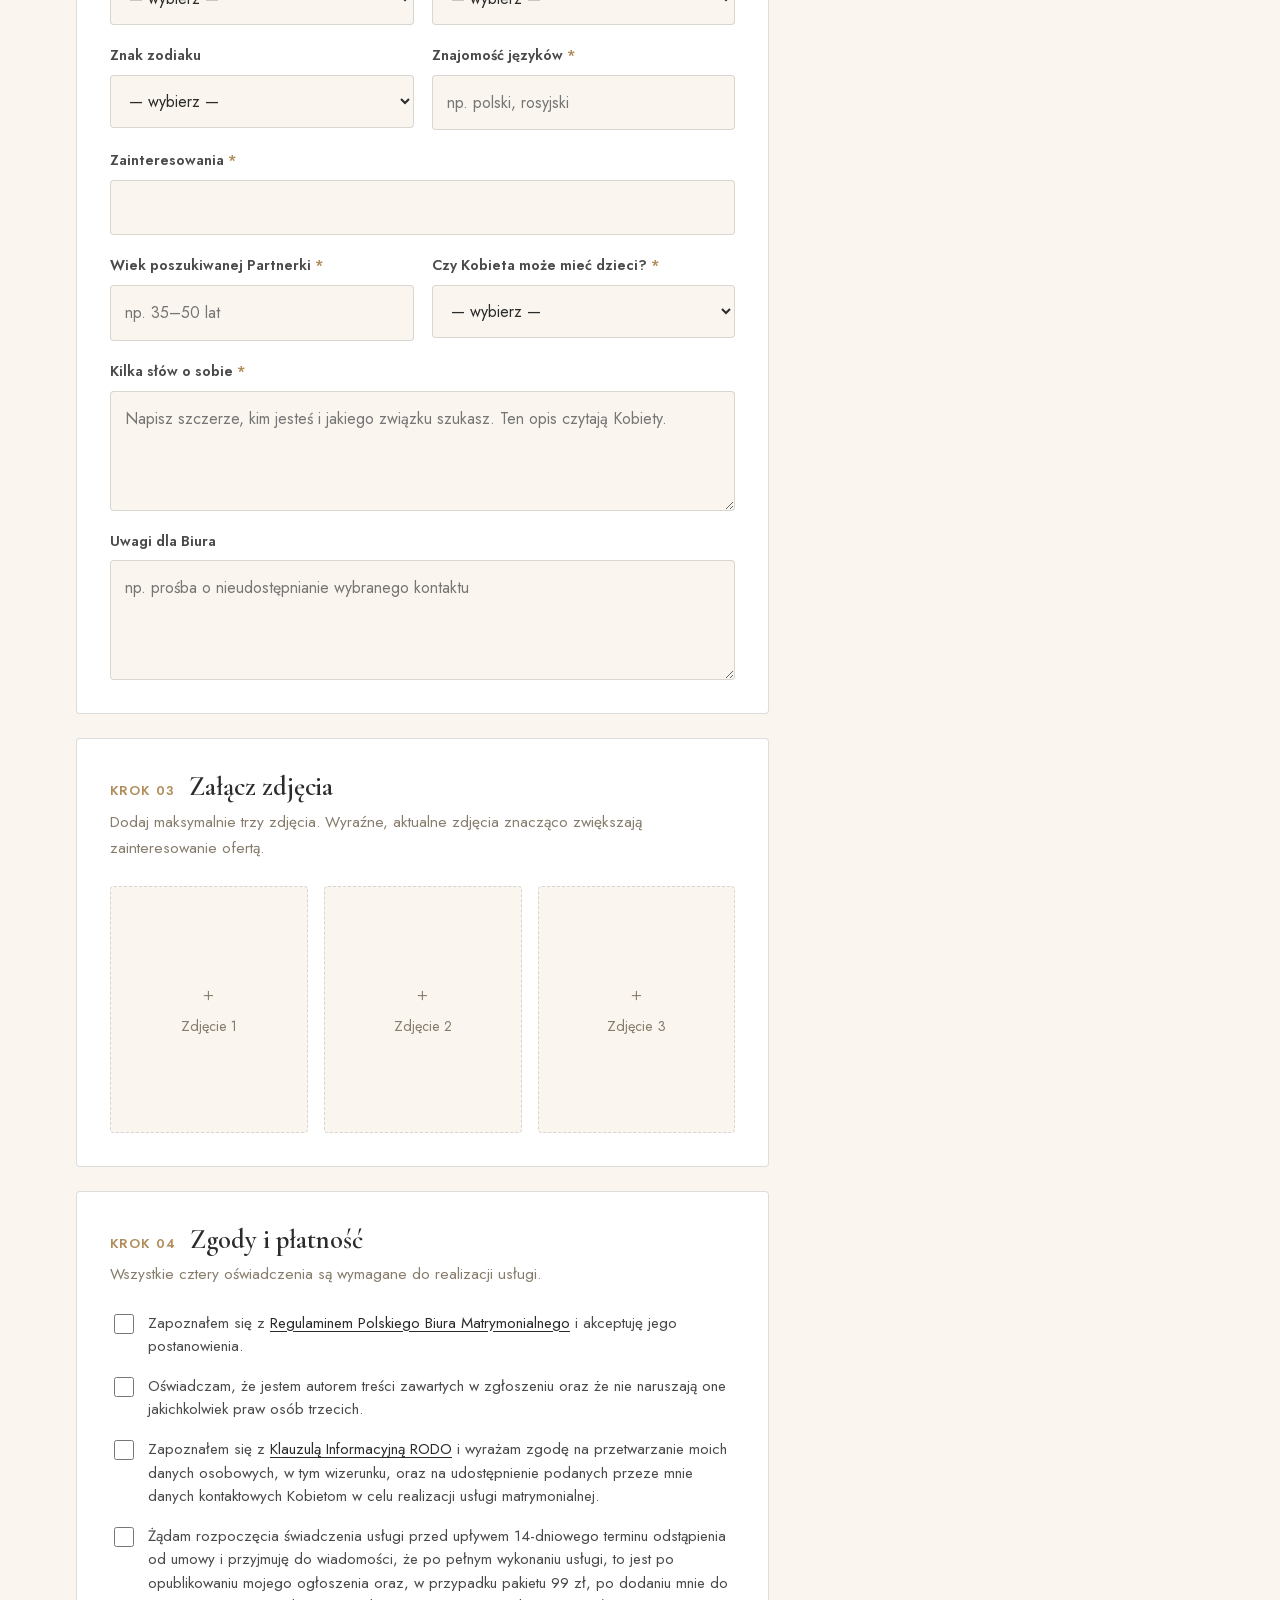
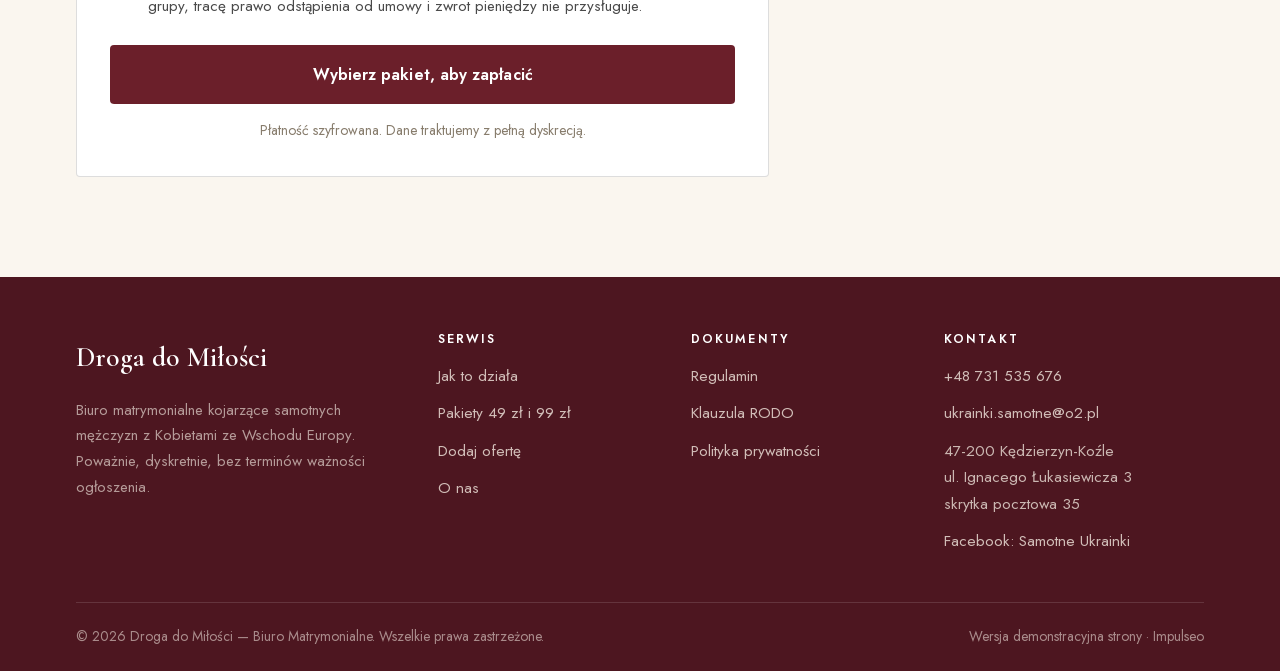
==== commit 906063cb: "Paleta bordo+krem i kroje z poprzedniego dema, usunięcie cookies - kolory: bordo #6B1F2A, krem #FAF6" ====
--- a/dodaj-oferte.html
+++ b/dodaj-oferte.html
@@ -6,10 +6,10 @@
 <meta name="robots" content="noindex, nofollow">
 <title>Dodaj ofertę matrymonialną — Droga do Miłości</title>
 <meta name="description" content="Formularz zgłoszeniowy oferty matrymonialnej. Wybierz pakiet, uzupełnij dane i załącz do trzech zdjęć.">
-<link rel="preload" href="assets/fonts/fraunces-500-latin.woff2" as="font" type="font/woff2" crossorigin>
-<link rel="preload" href="assets/fonts/karla-400-latin.woff2" as="font" type="font/woff2" crossorigin>
-<link rel="stylesheet" href="assets/style.css?v=03879633">
-<link rel="icon" href="data:image/svg+xml,<svg xmlns=%22http://www.w3.org/2000/svg%22 viewBox=%220 0 64 64%22><rect width=%2264%22 height=%2264%22 fill=%22%231E4636%22/><text x=%2232%22 y=%2244%22 font-size=%2238%22 text-anchor=%22middle%22 fill=%22%23FBFAF7%22 font-family=%22Georgia,serif%22>D</text></svg>">
+<link rel="preload" href="assets/fonts/cormorant-garamond-600-latin.woff2" as="font" type="font/woff2" crossorigin>
+<link rel="preload" href="assets/fonts/jost-400-latin.woff2" as="font" type="font/woff2" crossorigin>
+<link rel="stylesheet" href="assets/style.css?v=08dea367">
+<link rel="icon" href="data:image/svg+xml,<svg xmlns=%22http://www.w3.org/2000/svg%22 viewBox=%220 0 64 64%22><rect width=%2264%22 height=%2264%22 fill=%22%236B1F2A%22/><text x=%2232%22 y=%2244%22 font-size=%2238%22 text-anchor=%22middle%22 fill=%22%23FAF6EF%22 font-family=%22Georgia,serif%22>D</text></svg>">
 <script>document.documentElement.classList.add('js')</script>
 </head>
 <body class="">
@@ -205,7 +205,6 @@
           <li><a href="regulamin.html">Regulamin</a></li>
           <li><a href="rodo.html">Klauzula RODO</a></li>
           <li><a href="rodo.html#prywatnosc">Polityka prywatności</a></li>
-          <li><a href="rodo.html#cookies">Polityka cookies</a></li>
         </ul>
       </div>
       <div>
@@ -225,11 +224,7 @@
   </div>
 </footer>
 
-<div class="cookiebar">
-  <p>Używamy wyłącznie niezbędnych plików cookies, potrzebnych do prawidłowego działania strony i zapamiętania tej zgody. Szczegóły w <a href="rodo.html#cookies">Polityce cookies</a>.</p>
-  <button class="btn btn--dark" data-cookie-accept type="button">Rozumiem</button>
-</div>
-
-<script src="assets/app.js?v=7e445b23" defer></script>
+
+<script src="assets/app.js?v=b188be9a" defer></script>
 </body>
 </html>
--- a/assets/style.css
+++ b/assets/style.css
@@ -2,24 +2,24 @@
 
 /* ============ TOKENY ============ */
 :root{
-  --paper:#FBFAF7;
-  --paper-2:#F2F0EA;
-  --paper-3:#E8E5DC;
-  --ink:#15191C;
-  --ink-2:#3E464B;
-  --ink-3:#6C757B;
-  --green:#1E4636;
-  --green-deep:#132C22;
-  --green-soft:#EAF0EC;
-  --rust:#B14F28;
-  --rust-deep:#8E3E1E;
-  --line:rgba(21,25,28,.14);
-  --line-soft:rgba(21,25,28,.08);
-  --font-display:"Fraunces",Georgia,"Times New Roman",serif;
-  --font-body:"Karla",-apple-system,BlinkMacSystemFont,"Segoe UI",sans-serif;
+  --paper:#FAF6EF;
+  --paper-2:#F4ECDD;
+  --paper-3:#E9DDCA;
+  --ink:#2B2B2B;
+  --ink-2:#4A4A4A;
+  --ink-3:#877C6C;
+  --wine:#6B1F2A;
+  --wine-deep:#4D1620;
+  --wine-soft:#F3E6E4;
+  --gold:#B08D5A;
+  --gold-deep:#96743F;
+  --line:rgba(43,43,43,.16);
+  --line-soft:rgba(43,43,43,.09);
+  --font-display:"Cormorant Garamond",Georgia,"Times New Roman",serif;
+  --font-body:"Jost",-apple-system,BlinkMacSystemFont,"Segoe UI",sans-serif;
   --wrap:1180px;
   --radius:4px;
-  --shadow:0 1px 2px rgba(21,25,28,.04), 0 12px 32px -18px rgba(21,25,28,.22);
+  --shadow:0 1px 2px rgba(43,43,43,.05), 0 14px 34px -20px rgba(43,43,43,.3);
 }
 
 /* ============ RESET ============ */
@@ -30,18 +30,18 @@
   background:var(--paper);
   color:var(--ink);
   font-family:var(--font-body);
-  font-size:17.5px;
-  line-height:1.65;
+  font-size:17px;
+  line-height:1.72;
   font-feature-settings:"kern" 1;
   -webkit-font-smoothing:antialiased;
 }
 img{max-width:100%;display:block}
 a{color:inherit}
 button,input,select,textarea{font:inherit;color:inherit}
-h1,h2,h3,h4{font-family:var(--font-display);font-weight:500;line-height:1.14;letter-spacing:-.012em;margin:0}
-h1{font-size:clamp(2.35rem, 1.7rem + 2.5vw, 3.55rem)}
-h2{font-size:clamp(1.9rem, 1.4rem + 1.9vw, 2.9rem)}
-h3{font-size:clamp(1.25rem, 1.1rem + .6vw, 1.55rem)}
+h1,h2,h3,h4{font-family:var(--font-display);font-weight:600;line-height:1.12;letter-spacing:-.002em;margin:0}
+h1{font-size:clamp(2.8rem, 2rem + 3vw, 4.3rem)}
+h2{font-size:clamp(2.2rem, 1.7rem + 2.1vw, 3.3rem)}
+h3{font-size:clamp(1.45rem, 1.25rem + .7vw, 1.8rem)}
 p{margin:0 0 1.05em}
 p:last-child{margin-bottom:0}
 
@@ -51,8 +51,8 @@
 .section{padding-block:clamp(3.2rem, 2.4rem + 3vw, 5.4rem)}
 .section--tight{padding-block:clamp(2.6rem, 2rem + 2.4vw, 4.2rem)}
 .section--paper2{background:var(--paper-2)}
-.section--green{background:var(--green);color:#F4F6F3}
-.section--green h2,.section--green h3{color:#fff}
+.section--wine{background:var(--wine);color:#F6EDE3}
+.section--wine h2,.section--wine h3{color:#fff}
 .hr{border:0;border-top:1px solid var(--line);margin:0}
 [id]{scroll-margin-top:96px}
 
@@ -61,11 +61,12 @@
   font-size:.76rem;letter-spacing:.18em;text-transform:uppercase;
   font-weight:600;color:var(--ink-3);margin-bottom:18px;
 }
-.eyebrow::before{content:"";width:34px;height:1px;background:var(--rust);flex:none}
-.section--green .eyebrow{color:rgba(255,255,255,.62)}
-.section--green .eyebrow::before{background:rgba(255,255,255,.5)}
+.eyebrow::before{content:"";width:34px;height:1px;background:var(--gold);flex:none}
+.section--wine .eyebrow{color:rgba(255,255,255,.62)}
+.section--wine .eyebrow::before{background:rgba(255,255,255,.5)}
 .lead{font-size:clamp(1.05rem, 1rem + .35vw, 1.22rem);color:var(--ink-2);max-width:62ch}
-.section--green .lead{color:rgba(244,246,243,.82)}
+h1 + .lead,h2 + .lead{margin-top:20px}
+.section--wine .lead{color:rgba(246,237,227,.84)}
 
 /* ============ PRZYCISKI ============ */
 .btn{
@@ -74,13 +75,13 @@
   font-weight:600;font-size:1rem;letter-spacing:.005em;text-decoration:none;
   cursor:pointer;transition:background .18s ease,color .18s ease,border-color .18s ease,transform .18s ease;
 }
-.btn--primary{background:var(--rust);color:#fff}
-.btn--primary:hover{background:var(--rust-deep)}
-.btn--dark{background:var(--green);color:#fff}
-.btn--dark:hover{background:var(--green-deep)}
+.btn--primary{background:var(--wine);color:#fff}
+.btn--primary:hover{background:var(--wine-deep)}
+.btn--dark{background:var(--wine-deep);color:#fff}
+.btn--dark:hover{background:#3B1014}
 .btn--ghost{border-color:var(--line);background:transparent;color:var(--ink)}
 .btn--ghost:hover{border-color:var(--ink);background:rgba(21,25,28,.04)}
-.btn--light{background:#fff;color:var(--green)}
+.btn--light{background:#fff;color:var(--wine)}
 .btn--light:hover{background:var(--paper-2)}
 .btn--wide{width:100%}
 .btn:disabled{opacity:.45;cursor:not-allowed}
@@ -88,15 +89,15 @@
 
 .link-arrow{
   display:inline-flex;align-items:center;gap:9px;font-weight:600;
-  text-decoration:none;border-bottom:1px solid var(--rust);padding-bottom:3px;color:var(--ink);
-}
-.link-arrow:hover{color:var(--rust)}
+  text-decoration:none;border-bottom:1px solid var(--gold);padding-bottom:3px;color:var(--ink);
+}
+.link-arrow:hover{color:var(--gold)}
 .link-arrow span{transition:transform .18s ease}
 .link-arrow:hover span{transform:translateX(4px)}
 
 /* ============ NAWIGACJA ============ */
 .topbar{
-  background:var(--green-deep);color:rgba(255,255,255,.78);
+  background:var(--wine-deep);color:rgba(255,255,255,.78);
   font-size:.82rem;letter-spacing:.02em;
 }
 .topbar .wrap{display:flex;justify-content:space-between;gap:20px;padding-block:9px}
@@ -107,13 +108,13 @@
 .nav{position:sticky;top:0;z-index:60;background:rgba(251,250,247,.94);backdrop-filter:blur(8px);border-bottom:1px solid var(--line)}
 .nav__inner{display:flex;align-items:center;justify-content:space-between;gap:24px;padding-block:16px}
 .brand{display:flex;align-items:baseline;gap:12px;text-decoration:none;flex:none}
-.brand__mark{font-family:var(--font-display);font-size:1.42rem;font-weight:600;letter-spacing:-.02em}
-.brand__mark em{font-style:italic;color:var(--rust)}
+.brand__mark{font-family:var(--font-display);font-size:1.62rem;font-weight:600;letter-spacing:0}
+.brand__mark em{font-style:italic;color:var(--gold)}
 .brand__sub{font-size:.68rem;letter-spacing:.2em;text-transform:uppercase;color:var(--ink-3);font-weight:600}
 .nav__links{display:flex;align-items:center;gap:26px;list-style:none;margin:0;padding:0}
 .nav__links a{text-decoration:none;font-size:.97rem;font-weight:500;color:var(--ink-2);padding-block:6px;border-bottom:1px solid transparent}
 .nav__links a:hover{color:var(--ink)}
-.nav__links a.is-active{color:var(--ink);border-bottom-color:var(--rust)}
+.nav__links a.is-active{color:var(--ink);border-bottom-color:var(--gold)}
 .nav__cta{flex:none}
 .nav__burger{display:none;width:46px;height:42px;border:1px solid var(--line);border-radius:var(--radius);background:#fff;cursor:pointer;align-items:center;justify-content:center}
 .nav__burger span{display:block;width:20px;height:1.5px;background:var(--ink);position:relative}
@@ -123,23 +124,23 @@
 /* ============ HERO ============ */
 .hero{position:relative;overflow:hidden;border-bottom:1px solid var(--line)}
 .hero__grid{display:grid;grid-template-columns:1.12fr .88fr;gap:clamp(2rem, 1rem + 3.4vw, 4rem);align-items:center;padding-block:clamp(3rem, 2rem + 3.6vw, 5rem)}
-.hero h1 em{font-style:italic;color:var(--green)}
+.hero h1 em{font-style:italic;color:var(--wine)}
 .hero__lead{margin-top:26px;font-size:clamp(1.05rem, 1rem + .4vw, 1.2rem);color:var(--ink-2);max-width:54ch}
 .hero__meta{display:flex;flex-wrap:wrap;gap:10px 28px;margin-top:30px;font-size:.92rem;color:var(--ink-3)}
 .hero__meta span{display:flex;align-items:center;gap:9px}
-.hero__meta span::before{content:"";width:5px;height:5px;border-radius:50%;background:var(--rust);flex:none}
+.hero__meta span::before{content:"";width:5px;height:5px;border-radius:50%;background:var(--gold);flex:none}
 
 .quote-card{
   background:#fff;border:1px solid var(--line);border-radius:var(--radius);
   padding:clamp(1.8rem, 1.2rem + 1.6vw, 2.8rem);box-shadow:var(--shadow);position:relative;
 }
 .quote-card::before{
-  content:"";position:absolute;left:0;top:26px;bottom:26px;width:2px;background:var(--rust);
+  content:"";position:absolute;left:0;top:26px;bottom:26px;width:2px;background:var(--gold);
 }
 .quote-card__line{margin-bottom:26px}
 .quote-card__line:last-of-type{margin-bottom:0}
 .quote-card__label{font-size:.74rem;letter-spacing:.2em;text-transform:uppercase;color:var(--ink-3);font-weight:600;display:block;margin-bottom:8px}
-.quote-card__text{font-family:var(--font-display);font-size:clamp(1.25rem, 1.1rem + .8vw, 1.72rem);line-height:1.3;font-style:italic;color:var(--ink)}
+.quote-card__text{font-family:var(--font-display);font-size:clamp(1.5rem, 1.25rem + 1vw, 2.05rem);line-height:1.3;font-style:italic;color:var(--ink)}
 .quote-card__author{margin-top:26px;padding-top:18px;border-top:1px solid var(--line-soft);font-size:.92rem;color:var(--ink-3);letter-spacing:.04em}
 
 /* ============ PASEK LICZB ============ */
@@ -147,7 +148,7 @@
 .figures__grid{display:grid;grid-template-columns:repeat(4,1fr)}
 .figures__item{padding:34px 30px;border-right:1px solid var(--line)}
 .figures__item:last-child{border-right:0}
-.figures__num{font-family:var(--font-display);font-size:clamp(1.9rem, 1.5rem + 1.4vw, 2.7rem);font-weight:500;line-height:1;color:var(--green);display:block}
+.figures__num{font-family:var(--font-display);font-size:clamp(2.2rem, 1.7rem + 1.7vw, 3.1rem);font-weight:600;line-height:1;color:var(--wine);display:block}
 .figures__label{margin-top:10px;font-size:.92rem;color:var(--ink-3);line-height:1.4}
 
 /* ============ KROKI ============ */
@@ -155,7 +156,7 @@
 .step{padding:34px 34px 34px 0;border-right:1px solid var(--line)}
 .step:last-child{border-right:0;padding-right:0}
 .step:not(:first-child){padding-left:34px}
-.step__num{font-family:var(--font-display);font-size:.95rem;font-weight:600;color:var(--rust);letter-spacing:.1em;display:block;margin-bottom:14px}
+.step__num{font-family:var(--font-body);font-size:.88rem;font-weight:600;color:var(--gold);letter-spacing:.1em;display:block;margin-bottom:14px}
 .step h3{margin-bottom:12px}
 .step p{color:var(--ink-2);font-size:1rem}
 
@@ -163,29 +164,29 @@
 .compare{margin-top:46px;border:1px solid var(--line);border-radius:var(--radius);overflow:hidden;background:#fff}
 .compare__row{display:grid;grid-template-columns:.9fr 1fr 1fr;border-bottom:1px solid var(--line)}
 .compare__row:last-child{border-bottom:0}
-.compare__row--head{background:var(--green);color:#fff}
+.compare__row--head{background:var(--wine);color:#fff}
 .compare__cell{padding:18px 22px;border-right:1px solid var(--line);font-size:1rem}
 .compare__row--head .compare__cell{border-right-color:rgba(255,255,255,.18)}
 .compare__cell:last-child{border-right:0}
 .compare__cell--label{font-weight:600;background:var(--paper-2)}
 .compare__row--head .compare__cell--label{background:transparent}
-.compare__price{font-family:var(--font-display);font-size:1.35rem;font-weight:600;display:block}
+.compare__price{font-family:var(--font-display);font-size:1.6rem;font-weight:600;display:block}
 .compare__tag{font-size:.78rem;letter-spacing:.14em;text-transform:uppercase;color:rgba(255,255,255,.7);font-weight:600}
 .compare__cell--muted{color:var(--ink-3)}
 
 .plans{display:grid;grid-template-columns:1fr 1fr;gap:26px;margin-top:40px;align-items:start}
 .plan{background:#fff;border:1px solid var(--line);border-radius:var(--radius);padding:clamp(1.7rem, 1.2rem + 1.4vw, 2.5rem);position:relative}
-.plan--featured{border-color:var(--green);box-shadow:var(--shadow)}
-.plan__badge{position:absolute;top:-1px;right:24px;background:var(--green);color:#fff;font-size:.72rem;letter-spacing:.16em;text-transform:uppercase;font-weight:700;padding:7px 14px;border-radius:0 0 var(--radius) var(--radius)}
+.plan--featured{border-color:var(--wine);box-shadow:var(--shadow)}
+.plan__badge{position:absolute;top:-1px;right:24px;background:var(--wine);color:#fff;font-size:.72rem;letter-spacing:.16em;text-transform:uppercase;font-weight:700;padding:7px 14px;border-radius:0 0 var(--radius) var(--radius)}
 .plan__name{font-size:.8rem;letter-spacing:.18em;text-transform:uppercase;color:var(--ink-3);font-weight:600}
-.plan__price{font-family:var(--font-display);font-size:clamp(2.6rem, 2rem + 2vw, 3.6rem);font-weight:500;line-height:1;margin:14px 0 4px;display:flex;align-items:baseline;gap:10px}
+.plan__price{font-family:var(--font-display);font-size:clamp(3rem, 2.3rem + 2.2vw, 4.1rem);font-weight:600;line-height:1;margin:14px 0 4px;display:flex;align-items:baseline;gap:10px}
 .plan__price small{font-family:var(--font-body);font-size:.95rem;font-weight:500;color:var(--ink-3);letter-spacing:.02em}
-.plan__title{font-family:var(--font-display);font-size:1.18rem;font-weight:600;margin:20px 0 10px;line-height:1.3}
+.plan__title{font-family:var(--font-display);font-size:1.45rem;font-weight:600;margin:20px 0 10px;line-height:1.3}
 .plan__desc{color:var(--ink-2);font-size:.98rem}
 .plan__list{list-style:none;margin:22px 0 0;padding:22px 0 0;border-top:1px solid var(--line-soft);display:grid;gap:13px}
 .plan__list li{position:relative;padding-left:32px;font-size:.99rem;line-height:1.55}
-.plan__list li::before{content:"";position:absolute;left:0;top:6px;width:16px;height:16px;border-radius:50%;background:var(--green-soft);border:1px solid rgba(30,70,54,.35)}
-.plan__list li::after{content:"";position:absolute;left:5px;top:11px;width:6px;height:3px;border-left:1.5px solid var(--green);border-bottom:1.5px solid var(--green);transform:rotate(-45deg)}
+.plan__list li::before{content:"";position:absolute;left:0;top:6px;width:16px;height:16px;border-radius:50%;background:var(--wine-soft);border:1px solid rgba(107,31,42,.35)}
+.plan__list li::after{content:"";position:absolute;left:5px;top:11px;width:6px;height:3px;border-left:1.5px solid var(--wine);border-bottom:1.5px solid var(--wine);transform:rotate(-45deg)}
 .plan__list li.no::after{display:none}
 .plan__list li.no::before{background:transparent;border-color:var(--line)}
 .plan__list li.no{color:var(--ink-3)}
@@ -197,18 +198,18 @@
 .quote{padding:34px 34px 6px 0;border-right:1px solid rgba(255,255,255,.2)}
 .quote:last-child{border-right:0;padding-right:0}
 .quote:not(:first-child){padding-left:34px}
-.quote__mark{font-family:var(--font-display);font-size:2.6rem;line-height:1;color:rgba(255,255,255,.35);display:block;margin-bottom:10px}
-.quote p{font-size:1.04rem;line-height:1.6;color:rgba(244,246,243,.9)}
-.quote__who{margin-top:18px;font-size:.9rem;color:rgba(255,255,255,.6);letter-spacing:.03em}
+.quote__mark{font-family:var(--font-display);font-size:3.2rem;line-height:1;color:rgba(255,255,255,.35);display:block;margin-bottom:10px}
+.quote p{font-size:1.04rem;line-height:1.65;color:rgba(246,237,227,.92)}
+.quote__who{margin-top:18px;font-size:.9rem;color:rgba(246,237,227,.65);letter-spacing:.03em}
 
 /* ============ SPLIT (o nas / obietnica) ============ */
 .split{display:grid;grid-template-columns:1fr 1fr;gap:clamp(2rem, 1rem + 4vw, 4.4rem);align-items:start}
 .promise{list-style:none;margin:0;padding:0;display:grid;gap:0;border-top:1px solid var(--line)}
 .promise li{position:relative;padding:18px 0 18px 32px;border-bottom:1px solid var(--line);font-size:1.02rem;color:var(--ink-2)}
-.promise li::before{content:"—";position:absolute;left:0;top:18px;color:var(--rust);font-weight:700}
+.promise li::before{content:"—";position:absolute;left:0;top:18px;color:var(--gold);font-weight:700}
 .mini-stats{display:grid;grid-template-columns:repeat(3,1fr);gap:20px;margin-top:32px}
-.mini-stats div{border-left:2px solid var(--rust);padding-left:16px}
-.mini-stats b{font-family:var(--font-display);font-size:1.5rem;font-weight:600;display:block;line-height:1.2}
+.mini-stats div{border-left:2px solid var(--gold);padding-left:16px}
+.mini-stats b{font-family:var(--font-display);font-size:1.8rem;font-weight:600;display:block;line-height:1.2}
 .mini-stats span{font-size:.9rem;color:var(--ink-3)}
 
 /* ============ CTA PASEK ============ */
@@ -227,22 +228,22 @@
 .split--doc{grid-template-columns:.32fr 1fr}
 .doc-nav{position:sticky;top:96px;border-left:1px solid var(--line);padding-left:22px;display:grid;gap:11px}
 .doc-nav a{text-decoration:none;font-size:.95rem;color:var(--ink-3)}
-.doc-nav a:hover{color:var(--rust)}
+.doc-nav a:hover{color:var(--gold)}
 .doc-nav strong{font-size:.76rem;letter-spacing:.18em;text-transform:uppercase;color:var(--ink);margin-bottom:4px}
-.note{background:var(--paper-2);border-left:2px solid var(--rust);padding:18px 22px;font-size:.97rem;color:var(--ink-2);border-radius:0 var(--radius) var(--radius) 0}
+.note{background:var(--paper-2);border-left:2px solid var(--gold);padding:18px 22px;font-size:.97rem;color:var(--ink-2);border-radius:0 var(--radius) var(--radius) 0}
 
 /* ============ NAGŁÓWEK PODSTRONY ============ */
 .pagehead{background:var(--paper-2);border-bottom:1px solid var(--line)}
 .pagehead__inner{padding-block:clamp(2.6rem, 2rem + 2.6vw, 4.4rem);max-width:52rem}
 .crumbs{font-size:.86rem;color:var(--ink-3);margin-bottom:18px}
 .crumbs a{text-decoration:none}
-.crumbs a:hover{color:var(--rust)}
+.crumbs a:hover{color:var(--gold)}
 
 /* ============ FORMULARZ ============ */
 .form-layout{display:grid;grid-template-columns:1.55fr .85fr;gap:clamp(2rem, 1rem + 3vw, 3.4rem);align-items:start}
 .form-step{border:1px solid var(--line);border-radius:var(--radius);background:#fff;padding:clamp(1.5rem, 1.1rem + 1.2vw, 2.3rem);margin-bottom:24px}
 .form-step__head{display:flex;align-items:baseline;gap:14px;margin-bottom:6px}
-.form-step__num{font-family:var(--font-display);font-size:.92rem;font-weight:600;color:var(--rust);letter-spacing:.1em}
+.form-step__num{font-family:var(--font-body);font-size:.82rem;font-weight:600;color:var(--gold);letter-spacing:.1em}
 .form-step__head h2{font-size:clamp(1.35rem, 1.2rem + .6vw, 1.7rem)}
 .form-step__hint{color:var(--ink-3);font-size:.96rem;margin-bottom:24px}
 
@@ -251,30 +252,30 @@
 .field{display:flex;flex-direction:column;gap:7px}
 .field--full{grid-column:1/-1}
 .field label{font-size:.9rem;font-weight:600;color:var(--ink-2)}
-.field label .req{color:var(--rust)}
+.field label .req{color:var(--gold)}
 .field input,.field select,.field textarea{
   border:1px solid var(--line);border-radius:var(--radius);background:var(--paper);
   padding:13px 14px;font-size:1rem;width:100%;transition:border-color .15s ease,background .15s ease;
 }
-.field input:focus,.field select:focus,.field textarea:focus{outline:none;border-color:var(--green);background:#fff}
+.field input:focus,.field select:focus,.field textarea:focus{outline:none;border-color:var(--wine);background:#fff}
 .field textarea{min-height:120px;resize:vertical}
-.field.is-invalid input,.field.is-invalid select,.field.is-invalid textarea{border-color:var(--rust);background:#fff}
+.field.is-invalid input,.field.is-invalid select,.field.is-invalid textarea{border-color:var(--gold);background:#fff}
 
 .pickers{display:grid;grid-template-columns:1fr 1fr;gap:18px}
 .picker{position:relative;border:1px solid var(--line);border-radius:var(--radius);padding:34px 22px 24px 56px;cursor:pointer;background:var(--paper);transition:border-color .15s ease,background .15s ease}
 .picker:hover{border-color:var(--ink-3)}
 .picker input{position:absolute;opacity:0;pointer-events:none}
 .picker__dot{position:absolute;left:22px;top:38px;width:18px;height:18px;border:1px solid var(--ink-3);border-radius:50%;background:#fff}
-.picker input:checked ~ .picker__dot{border-color:var(--green);border-width:5px}
-.picker:has(input:checked){border-color:var(--green);background:#fff;box-shadow:var(--shadow)}
-.picker__price{display:block;font-family:var(--font-display);font-size:1.5rem;font-weight:600;line-height:1}
+.picker input:checked ~ .picker__dot{border-color:var(--wine);border-width:5px}
+.picker:has(input:checked){border-color:var(--wine);background:#fff;box-shadow:var(--shadow)}
+.picker__price{display:block;font-family:var(--font-display);font-size:1.8rem;font-weight:600;line-height:1}
 .picker__name{display:block;font-weight:600;margin-top:10px}
 .picker__desc{display:block;font-size:.92rem;color:var(--ink-3);margin-top:8px;line-height:1.5}
-.picker__flag{position:absolute;top:12px;left:22px;font-size:.68rem;letter-spacing:.14em;text-transform:uppercase;font-weight:700;color:var(--green)}
+.picker__flag{position:absolute;top:12px;left:22px;font-size:.68rem;letter-spacing:.14em;text-transform:uppercase;font-weight:700;color:var(--wine)}
 
 .uploads{display:grid;grid-template-columns:repeat(3,1fr);gap:16px}
 .upload{border:1px dashed var(--line);border-radius:var(--radius);background:var(--paper);aspect-ratio:4/5;display:flex;flex-direction:column;align-items:center;justify-content:center;gap:8px;cursor:pointer;color:var(--ink-3);font-size:.9rem;text-align:center;padding:14px;position:relative;overflow:hidden;transition:border-color .15s ease}
-.upload:hover{border-color:var(--green);color:var(--ink-2)}
+.upload:hover{border-color:var(--wine);color:var(--ink-2)}
 .upload input{position:absolute;inset:0;opacity:0;cursor:pointer}
 .upload__plus{font-family:var(--font-display);font-size:1.7rem;line-height:1}
 .upload img{position:absolute;inset:0;width:100%;height:100%;object-fit:cover}
@@ -283,28 +284,28 @@
 
 .consents{display:grid;gap:16px}
 .consent{display:grid;grid-template-columns:24px 1fr;gap:14px;align-items:start;font-size:.95rem;color:var(--ink-2);line-height:1.55;cursor:pointer}
-.consent input{width:20px;height:20px;margin-top:2px;accent-color:var(--green)}
+.consent input{width:20px;height:20px;margin-top:2px;accent-color:var(--wine)}
 .consent a{color:var(--ink);text-decoration:underline;text-underline-offset:3px}
-.consent.is-invalid{color:var(--rust-deep)}
-
-.form-msg{margin-top:16px;font-size:.93rem;color:var(--rust-deep);display:none}
+.consent.is-invalid{color:var(--gold-deep)}
+
+.form-msg{margin-top:16px;font-size:.93rem;color:var(--gold-deep);display:none}
 .form-msg.is-visible{display:block}
 
 .summary{position:sticky;top:96px;border:1px solid var(--line);border-radius:var(--radius);background:#fff;overflow:hidden}
-.summary__head{background:var(--green);color:#fff;padding:18px 22px;font-family:var(--font-display);font-size:1.15rem;font-weight:600}
+.summary__head{background:var(--wine);color:#fff;padding:18px 22px;font-family:var(--font-display);font-size:1.4rem;font-weight:600}
 .summary__body{padding:22px}
 .summary__row{display:flex;justify-content:space-between;gap:14px;padding:11px 0;border-bottom:1px solid var(--line-soft);font-size:.96rem}
 .summary__row span:first-child{color:var(--ink-3)}
 .summary__row b{font-weight:600;text-align:right}
 .summary__total{display:flex;justify-content:space-between;align-items:baseline;padding-top:18px;margin-top:6px}
-.summary__total b{font-family:var(--font-display);font-size:1.9rem;font-weight:600}
+.summary__total b{font-family:var(--font-display);font-size:2.2rem;font-weight:600}
 .summary__note{font-size:.86rem;color:var(--ink-3);margin-top:16px;padding-top:16px;border-top:1px solid var(--line-soft);line-height:1.5}
 
 /* ============ FAQ ============ */
 .faq{border-top:1px solid var(--line);margin-top:40px}
 .faq__item{border-bottom:1px solid var(--line)}
-.faq__q{width:100%;background:none;border:0;text-align:left;padding:22px 44px 22px 0;font-family:var(--font-display);font-size:1.12rem;font-weight:600;cursor:pointer;position:relative}
-.faq__q::after{content:"+";position:absolute;right:8px;top:50%;transform:translateY(-50%);font-size:1.4rem;color:var(--rust);font-family:var(--font-body);font-weight:400}
+.faq__q{width:100%;background:none;border:0;text-align:left;padding:22px 44px 22px 0;font-family:var(--font-display);font-size:1.35rem;font-weight:600;cursor:pointer;position:relative}
+.faq__q::after{content:"+";position:absolute;right:8px;top:50%;transform:translateY(-50%);font-size:1.4rem;color:var(--gold);font-family:var(--font-body);font-weight:400}
 .faq__item.is-open .faq__q::after{content:"–"}
 .faq__a{display:none;padding:0 60px 24px 0;color:var(--ink-2)}
 .faq__item.is-open .faq__a{display:block}
@@ -315,33 +316,28 @@
 .contact-card:last-child{border-right:0;padding-right:0}
 .contact-card:not(:first-child){padding-left:30px}
 .contact-card__label{font-size:.76rem;letter-spacing:.18em;text-transform:uppercase;color:var(--ink-3);font-weight:600;margin-bottom:14px}
-.contact-card__main{font-family:var(--font-display);font-size:1.35rem;font-weight:600;line-height:1.3;word-break:break-word}
-.contact-card__main a{text-decoration:none;border-bottom:1px solid var(--rust)}
+.contact-card__main{font-family:var(--font-display);font-size:1.6rem;font-weight:600;line-height:1.3;word-break:break-word}
+.contact-card__main a{text-decoration:none;border-bottom:1px solid var(--gold)}
 .contact-card__sub{margin-top:10px;font-size:.95rem;color:var(--ink-3);line-height:1.5}
 
 /* ============ STOPKA ============ */
-.footer{background:var(--green-deep);color:rgba(244,246,243,.75);padding-block:56px 0;font-size:.96rem}
-.footer a{color:rgba(244,246,243,.75);text-decoration:none}
+.footer{background:var(--wine-deep);color:rgba(246,237,227,.75);padding-block:56px 0;font-size:.96rem}
+.footer a{color:rgba(246,237,227,.78);text-decoration:none}
 .footer a:hover{color:#fff}
 .footer__grid{display:grid;grid-template-columns:1.5fr 1fr 1fr 1.2fr;gap:36px}
-.footer__brand .brand__mark{color:#fff;font-size:1.5rem}
-.footer__brand p{margin-top:16px;max-width:34ch;color:rgba(244,246,243,.6);font-size:.94rem}
+.footer__brand .brand__mark{color:#fff;font-size:1.75rem}
+.footer__brand p{margin-top:16px;max-width:34ch;color:rgba(246,237,227,.62);font-size:.94rem}
 .footer h4{font-size:.76rem;letter-spacing:.18em;text-transform:uppercase;color:#fff;font-family:var(--font-body);font-weight:700;margin:0 0 16px}
 .footer ul{list-style:none;margin:0;padding:0;display:grid;gap:11px}
-.footer__bottom{margin-top:48px;border-top:1px solid rgba(255,255,255,.13);padding-block:22px;display:flex;justify-content:space-between;gap:20px;flex-wrap:wrap;font-size:.87rem;color:rgba(244,246,243,.5)}
-
-/* ============ COOKIES / MODAL ============ */
-.cookiebar{position:fixed;left:20px;right:20px;bottom:20px;z-index:80;background:#fff;border:1px solid var(--line);border-radius:var(--radius);box-shadow:0 18px 50px -24px rgba(21,25,28,.5);padding:20px 24px;display:none;gap:22px;align-items:center;justify-content:space-between;flex-wrap:wrap;max-width:var(--wrap);margin:0 auto}
-.cookiebar.is-visible{display:flex}
-.cookiebar p{font-size:.93rem;color:var(--ink-2);max-width:64ch}
-.cookiebar .btn{padding:11px 22px;font-size:.93rem}
-
-.modal{position:fixed;inset:0;z-index:90;background:rgba(19,44,34,.55);display:none;align-items:center;justify-content:center;padding:24px}
+.footer__bottom{margin-top:48px;border-top:1px solid rgba(255,255,255,.13);padding-block:22px;display:flex;justify-content:space-between;gap:20px;flex-wrap:wrap;font-size:.87rem;color:rgba(246,237,227,.55)}
+
+/* ============ MODAL ============ */
+.modal{position:fixed;inset:0;z-index:90;background:rgba(43,22,26,.55);display:none;align-items:center;justify-content:center;padding:24px}
 .modal.is-open{display:flex}
 .modal__box{background:#fff;border-radius:var(--radius);max-width:520px;width:100%;padding:clamp(1.8rem, 1.4rem + 1.6vw, 2.8rem);text-align:center}
 .modal__box h3{margin-bottom:12px}
 .modal__box p{color:var(--ink-2)}
-.spinner{width:34px;height:34px;border:2px solid var(--line);border-top-color:var(--green);border-radius:50%;margin:0 auto 20px;animation:spin .8s linear infinite}
+.spinner{width:34px;height:34px;border:2px solid var(--line);border-top-color:var(--wine);border-radius:50%;margin:0 auto 20px;animation:spin .8s linear infinite}
 @keyframes spin{to{transform:rotate(360deg)}}
 .demo-flag{display:inline-block;margin-top:18px;font-size:.82rem;letter-spacing:.1em;text-transform:uppercase;color:var(--ink-3)}
 
@@ -398,7 +394,6 @@
   .wrap{padding:0 20px}
   .btn{width:100%}
   .btn-row{flex-direction:column}
-  .cookiebar{left:12px;right:12px;bottom:12px;padding:18px}
   .footer__grid{grid-template-columns:1fr}
   .uploads{grid-template-columns:1fr}
 }
